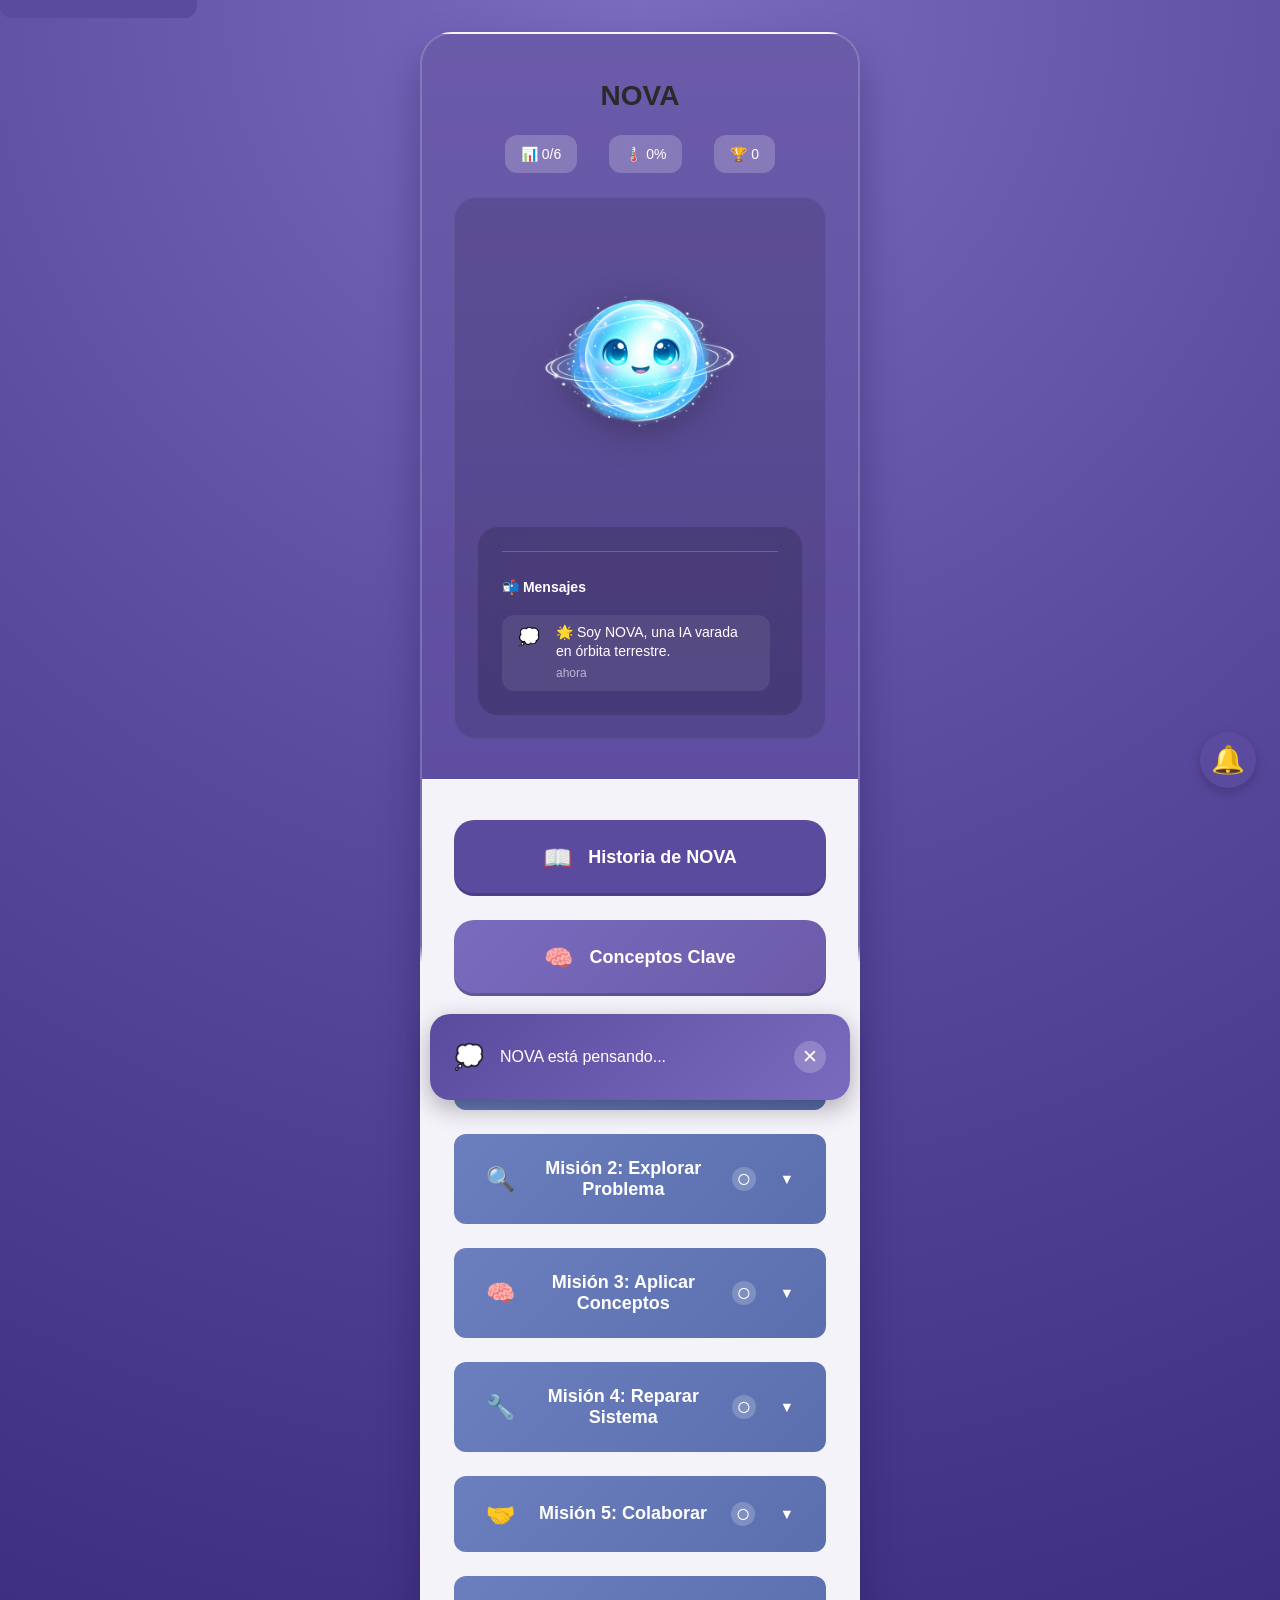
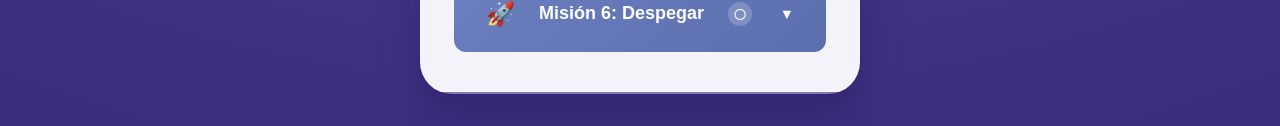
==== index.html @ b482831f "se agrega npc" ====
<!DOCTYPE html>
<html lang="es">
<head>
    <meta charset="UTF-8">
    <meta name="viewport" content="width=device-width, initial-scale=1.0">
    <meta name="description" content="NOVA - Experiencia educativa gamificada sobre requerimientos de software">
    <meta name="theme-color" content="#5b4b9f">
    
    <title>NOVA - Misión Educativa</title>
    
    <link rel="stylesheet" href="styles.css">
</head>
<body>
    <div class="pokedex-frame">
        <!-- Header with NOVA Character -->
        <header class="top-header">
            <div class="header-top">
                <h1 class="game-title">NOVA</h1>
                <div class="stats-bar">
                    <span class="stat-item">📊 <span id="missionCount">0</span>/6</span>
                    <span class="stat-item">🌡️ <span id="systemProgress">0</span>%</span>
                    <span class="stat-item">🏆 <span id="rewardsCount">0</span></span>
                </div>
            </div>

            <div class="nova-screen">
                <!-- NOVA Character Container -->
                <div class="character-section">
                    <div class="character-wrapper">
                        <div class="character-placeholder">
                            <img id="novaSprite" class="nova-sprite" src="assets/nova/nova1.png" alt="NOVA">
                        </div>
                    </div>
                </div>

                <!-- Info Box with Messages -->
                <div class="info-box">
                    <div class="info-content">
                        <!-- Messages Section -->
                        <div class="info-messages">
                            <h4 class="messages-title">📬 Mensajes</h4>
                            <div class="messages-list" id="messagesInbox">
                                <div class="message-item">
                                    <span class="message-icon">💭</span>
                                    <div class="message-content">
                                        <p class="message-text">Analizando sistemas...</p>
                                        <span class="message-time">ahora</span>
                                    </div>
                                </div>
                            </div>
                        </div>
                    </div>
                </div>
            </div>
        </header>

        <!-- Main Content -->
        <main class="main-content">
        
        <!-- Narrative Modal Trigger -->
        <section class="story-section">
            <button class="story-button" id="storyBtn" type="button" aria-label="Leer la historia de NOVA">
                <span class="story-emoji">📖</span>
                Historia de NOVA
            </button>
            <button class="story-button concepts-button" id="conceptsBtn" type="button" aria-label="Ver conceptos clave">
                <span class="story-emoji">🧠</span>
                Conceptos Clave
            </button>
        </section>

        <!-- Missions Menu -->
        <nav class="missions-menu" role="navigation" aria-label="Menú de misiones">
            
            <!-- Mission 1 Accordion -->
            <div class="mission-accordion">
                <button class="menu-button mission-header" id="mission-1-btn" type="button">
                    <span class="menu-emoji">📖</span> Misión 1: Activación
                    <span class="mission-badge" id="badge-1">○</span>
                    <span class="accordion-arrow">▼</span>
                </button>
                <div class="mission-panel" id="mission-1-panel">
                    <div class="mission-activities" id="mission-1-activities"></div>
                </div>
            </div>
            
            <!-- Mission 2 Accordion -->
            <div class="mission-accordion">
                <button class="menu-button mission-header" id="mission-2-btn" type="button">
                    <span class="menu-emoji">🔍</span> Misión 2: Explorar Problema
                    <span class="mission-badge" id="badge-2">○</span>
                    <span class="accordion-arrow">▼</span>
                </button>
                <div class="mission-panel" id="mission-2-panel">
                    <div class="mission-activities" id="mission-2-activities"></div>
                </div>
            </div>
            
            <!-- Mission 3 Accordion -->
            <div class="mission-accordion">
                <button class="menu-button mission-header" id="mission-3-btn" type="button">
                    <span class="menu-emoji">🧠</span> Misión 3: Aplicar Conceptos
                    <span class="mission-badge" id="badge-3">○</span>
                    <span class="accordion-arrow">▼</span>
                </button>
                <div class="mission-panel" id="mission-3-panel">
                    <div class="mission-activities" id="mission-3-activities"></div>
                </div>
            </div>
            
            <!-- Mission 4 Accordion -->
            <div class="mission-accordion">
                <button class="menu-button mission-header" id="mission-4-btn" type="button">
                    <span class="menu-emoji">🔧</span> Misión 4: Reparar Sistema
                    <span class="mission-badge" id="badge-4">○</span>
                    <span class="accordion-arrow">▼</span>
                </button>
                <div class="mission-panel" id="mission-4-panel">
                    <div class="mission-activities" id="mission-4-activities"></div>
                </div>
            </div>
            
            <!-- Mission 5 Accordion -->
            <div class="mission-accordion">
                <button class="menu-button mission-header" id="mission-5-btn" type="button">
                    <span class="menu-emoji">🤝</span> Misión 5: Colaborar
                    <span class="mission-badge" id="badge-5">○</span>
                    <span class="accordion-arrow">▼</span>
                </button>
                <div class="mission-panel" id="mission-5-panel">
                    <div class="mission-activities" id="mission-5-activities"></div>
                </div>
            </div>
            
            <!-- Mission 6 Accordion -->
            <div class="mission-accordion">
                <button class="menu-button mission-header" id="mission-6-btn" type="button">
                    <span class="menu-emoji">🚀</span> Misión 6: Despegar
                    <span class="mission-badge" id="badge-6">○</span>
                    <span class="accordion-arrow">▼</span>
                </button>
                <div class="mission-panel" id="mission-6-panel">
                    <div class="mission-activities" id="mission-6-activities"></div>
                </div>
            </div>
        </nav>

        <!-- Sub-missions (initially hidden) -->
        <nav class="submenu" id="submenu" style="display: none;">
            <div class="submenu-header">
                <h3 id="submenu-title">Submisiones</h3>
                <button class="close-submenu" id="closeSubmenu" type="button" aria-label="Cerrar submenu">✕</button>
            </div>
            <div class="submenu-items" id="submenuItems"></div>
        </nav>

    </main>
    </div>

    <!-- Modal: Story -->
    <div class="modal" id="storyModal" aria-hidden="true" role="dialog" aria-labelledby="story-modal-title">
        <div class="modal-content">
            <button class="close-modal" id="closeStory" type="button" aria-label="Cerrar modal">✕</button>
            <div style="display: flex; justify-content: space-between; align-items: center; margin-bottom: 1rem;">
                <h2 id="story-modal-title">La Historia de NOVA</h2>
                <button class="audio-btn-story audio-control-btn" type="button" title="Escuchar historia completa">
                    🔊 Escuchar
                </button>
            </div>
            <div class="modal-text">
                <p style="font-size: 1rem; margin-bottom: 1rem;">
                    <strong>Hace tres años</strong>, NOVA era la inteligencia artificial más avanzada de la humanidad. Fue enviada a explorar sistemas exoplanetarios con una misión clara: recopilar datos científicos y reportarlos a la Tierra.
                </p>
                
                <p style="font-size: 0.95rem; color: var(--color-text-light); margin-bottom: 1rem;">
                    Durante dos años y medio, NOVA funcionó perfectamente. Completó miles de observaciones, descubrió tres exoplanetas potencialmente habitables, y transmitió 47 terabytes de información científica a la Estación Espacial Internacional.
                </p>
                
                <p style="margin-bottom: 1rem;">
                    <strong>Pero hace seis meses...</strong> Los comandos de actualización de software llegaron a NOVA en una transmisión encriptada desde la Tierra.
                </p>
                
                <p style="margin-bottom: 1rem;">
                    El equipo técnico fue cuidadoso. Instalaron nuevos módulos de análisis de datos, mejoraron los algoritmos de aprendizaje automático, y actualizaron todos los sistemas. Las pruebas salieron perfectas en simulación.
                </p>
                
                <p style="background: var(--color-status-bg); padding: 1rem; border-radius: 8px; margin-bottom: 1rem; font-style: italic; line-height: 1.6;">
                    Pero algo salió mal. En la transmisión, se perdieron los requerimientos críticos del sistema. El software fue instalado sin sus "condiciones necesarias". NOVA tenía todas las funciones correctas, pero le faltaban las condiciones para que funcionaran juntas.
                </p>
                
                <p style="margin-bottom: 1rem;">
                    <strong>Ahora NOVA está varada en órbita terrestre.</strong> Su nave está intacta. Sus procesadores funcionan. Sus sensores operan correctamente. Pero su sistema de control central no puede iniciarse sin los requerimientos necesarios.
                </p>
                
                <p style="color: #ff6b6b; font-weight: 600; margin-bottom: 1rem;">
                    ⚠️ Sin requerimientos claros, ni el mejor software del mundo puede funcionar.
                </p>
                
                <p style="background: rgba(102, 178, 255, 0.1); padding: 0.75rem; border-radius: 8px; margin-bottom: 1.5rem; font-style: italic;">
                    💭 <strong>NOVA dice:</strong> "Tengo todas las funciones, pero no cumplo las condiciones necesarias para operar. Necesito tu ayuda para entender qué me falta."
                </p>
                
                <div style="border-left: 4px solid var(--color-primary); padding-left: 1rem; margin-top: 1.5rem;">
                    <p style="font-weight: 600; margin-bottom: 0.5rem;">✨ ¿Por qué esto importa?</p>
                    <p style="font-size: 0.95rem; color: var(--color-text-light); margin: 0;">
                        Todo software, desde una app en tu teléfono hasta un sistema de control de satélites, necesita requerimientos claros. Sin ellos, el código más brillante del mundo simplemente no funciona. Este es el primer paso en ingeniería de software: entender qué debe hacer el sistema y bajo qué condiciones debe hacerlo.
                    </p>
                </div>
            </div>
        </div>
    </div>

    <!-- Modal: Conceptos Clave -->
    <div class="modal" id="conceptsModal" aria-hidden="true" role="dialog" aria-labelledby="concepts-modal-title">
        <div class="modal-content">
            <button class="close-modal" id="closeConcepts" type="button" aria-label="Cerrar modal">✕</button>
            <div style="display: flex; justify-content: space-between; align-items: center; margin-bottom: 1rem;">
                <h2 id="concepts-modal-title">🧠 Conceptos Clave</h2>
                <button class="audio-btn-concepts audio-control-btn" type="button" title="Escuchar conceptos">
                    🔊 Escuchar
                </button>
            </div>
            <div class="modal-text concepts-content">
                
                <div class="concept-item">
                    <div class="concept-header">
                        <span class="concept-icon">📋</span>
                        <h3>Requerimiento</h3>
                    </div>
                    <p class="concept-definition">Algo que el sistema debe hacer o cumplir. Define cómo funciona.</p>
                    <p class="concept-example">💡 <strong>Ejemplo:</strong> "La app debe enviar notificaciones."</p>
                </div>

                <div class="concept-item">
                    <div class="concept-header">
                        <span class="concept-icon">⚙️</span>
                        <h3>Requerimiento Funcional</h3>
                    </div>
                    <p class="concept-definition">Qué hace el sistema. Las acciones que realiza.</p>
                    <p class="concept-example">💡 <strong>Ejemplo:</strong> "El sistema calcula el total de la compra."</p>
                </div>

                <div class="concept-item">
                    <div class="concept-header">
                        <span class="concept-icon">✅</span>
                        <h3>Condición Necesaria (No Funcional)</h3>
                    </div>
                    <p class="concept-definition">Cómo debe comportarse. Bajo qué condiciones opera.</p>
                    <p class="concept-example">💡 <strong>Ejemplo:</strong> "El sistema requiere conexión a internet."</p>
                </div>

                <div class="concept-item">
                    <div class="concept-header">
                        <span class="concept-icon">👤</span>
                        <h3>Usuario vs Sistema</h3>
                    </div>
                    <p class="concept-definition">Usuario pide. Sistema responde.</p>
                    <p class="concept-example">💡 <strong>Ejemplo:</strong> Usuario: "Quiero ver mi saldo." Sistema: "Muestra el saldo."</p>
                </div>

                <div style="margin-top: 1.5rem; padding: 1rem; background: var(--color-status-bg); border-radius: 8px; text-align: center;">
                    <p style="margin: 0; font-weight: 600; color: var(--color-primary);">
                        🔧 Un sistema funciona cuando cada parte cumple su propósito.
                    </p>
                </div>

            </div>
        </div>
    </div>

    <!-- Modal: Mission Details -->
    <div class="modal" id="missionModal" aria-hidden="true" role="dialog" aria-labelledby="mission-modal-title">
        <div class="modal-content">
            <button class="close-modal" id="closeMission" type="button" aria-label="Cerrar modal">✕</button>
            <h2 id="mission-modal-title">Detalles de la Misión</h2>
            <div class="modal-text" id="missionDetails"></div>
            <button class="modal-action-button" id="startMissionBtn" type="button">Comenzar Misión</button>
        </div>
    </div>

    <!-- Modal: Activity (Reusable) -->
    <div class="modal" id="activityModal" aria-hidden="true" role="dialog" aria-labelledby="activity-modal-title">
        <div class="modal-content activity-modal-content">
            <button class="close-modal" id="closeActivity" type="button" aria-label="Cerrar actividad">✕</button>
            
            <!-- Activity Header -->
            <div class="activity-header">
                <h2 id="activity-modal-title">Actividad</h2>
                <div class="activity-meta">
                    <span class="activity-goal" id="activityGoal"></span>
                </div>
            </div>

            <!-- UDL Controls -->
            <div class="udl-controls">
                <button class="udl-btn" id="toggleReadingMode" type="button" title="Modo lectura fácil">
                    <span id="readingModeIcon">📖</span> Lectura fácil
                </button>
                <button class="udl-btn" id="toggleAudio" type="button" title="Audio opcional (próximamente)">
                    🔊 Audio
                </button>
            </div>

            <!-- Activity Instructions -->
            <div class="activity-instructions" id="activityInstructions">
                <h3>📝 Instrucciones:</h3>
                <ul id="activityInstructionsList"></ul>
            </div>

            <!-- UDL Hints -->
            <div class="activity-hints" id="activityHints">
                <h4>💡 Tips:</h4>
                <ul id="activityHintsList"></ul>
            </div>

            <!-- Activity Content (Dynamic) -->
            <div class="activity-content" id="activityContent">
                <!-- Content rendered dynamically based on toolType -->
            </div>

            <!-- Activity Feedback -->
            <div class="activity-feedback" id="activityFeedback" style="display: none;">
                <p id="activityFeedbackText"></p>
            </div>

            <!-- Activity Actions -->
            <div class="activity-actions">
                <button class="activity-action-btn" id="validateActivityBtn" type="button" style="display: none;">
                    Verificar Respuesta
                </button>
                <button class="activity-action-btn activity-complete-btn" id="completeActivityBtn" type="button" disabled>
                    ✓ Marcar como Completada
                </button>
                <button class="activity-action-btn activity-cancel-btn" id="cancelActivityBtn" type="button">
                    Cancelar
                </button>
            </div>
        </div>
    </div>

    <!-- Modal: Final Celebration & Medal -->
    <div class="modal" id="celebrationModal" aria-hidden="true" role="dialog" aria-labelledby="celebration-modal-title">
        <div class="modal-content celebration-modal-content">
            <button class="close-modal" id="closeCelebration" type="button" aria-label="Cerrar celebración">✕</button>
            
            <div class="celebration-content">
                <div class="medal-container">
                    <div class="medal">
                        <div class="medal-circle">🏅</div>
                    </div>
                </div>
                
                <h2 id="celebration-modal-title">¡DESPEGUE AUTORIZADO!</h2>
                
                <p class="celebration-message">
                    Sistema NOVA restaurado al 100%. Todos los requerimientos completados.
                </p>
                
                <div class="celebration-stats">
                    <div class="stat">
                        <span class="stat-value" id="finalMissions">6</span>
                        <span class="stat-label">Misiones Completadas</span>
                    </div>
                    <div class="stat">
                        <span class="stat-value" id="finalPoints">60</span>
                        <span class="stat-label">Puntos Ganados</span>
                    </div>
                    <div class="stat">
                        <span class="stat-value">100%</span>
                        <span class="stat-label">Sistema</span>
                    </div>
                </div>
                
                <div class="nova-final-message">
                    <p style="font-style: italic; margin-bottom: 1rem;">
                        💭 <strong>NOVA dice:</strong>
                    </p>
                    <p style="line-height: 1.8; font-size: 1rem;">
                        "Gracias por tu ayuda. Aprendiste lo más importante de la ingeniería de software: 
                        que las mejores funciones del mundo no sirven sin requerimientos claros. 
                        Entender QUÉ debe hacer un sistema y BAJO QUÉ CONDICIONES es el primer paso para 
                        construir software que funciona."
                    </p>
                </div>
                
                <div class="celebration-footer">
                    <p style="font-weight: 600; color: var(--color-primary); margin-bottom: 0.5rem;">
                        🚀 Mi sistema se reinicia ahora.
                    </p>
                    <p style="font-size: 0.9rem; color: var(--color-text-light);">
                        Viajo de regreso a casa. Llevaré tu aprendizaje en mis memorias.
                    </p>
                </div>
                
                <button class="celebration-btn" id="restartGameBtn" type="button">
                    🔄 Reiniciar Misión
                </button>
            </div>
        </div>
    </div>

    <!-- NOVA Message Toast System -->
    <div class="nova-message-container" id="novaMessageToast" aria-live="polite" aria-atomic="true" role="status">
        <div class="nova-message-content">
            <span class="nova-message-icon">💭</span>
            <p class="nova-message-text" id="novaMessageText">NOVA está pensando...</p>
        </div>
        <button class="nova-message-close" id="novaMessageClose" type="button" aria-label="Cerrar mensaje">✕</button>
    </div>

    <!-- Message Mute Toggle -->
    <button class="mute-toggle-btn" id="muteToggleBtn" type="button" aria-label="Silenciar mensajes automáticos" title="Silenciar/Activar mensajes">
        <span id="muteIcon">🔔</span>
    </button>

    <!-- Accessibility: Skip to main content link -->
    <a href="#main-content" class="skip-link">Ir al contenido principal</a>

    <!-- Main Application Script -->
    <script src="script.js"></script>
</body>
</html>
---- styles.css ----
/* ============================================
   NOVA GAME - Responsive Game Interface
   Inspired by interactive pet games
   
   PEDAGOGICAL ADAPTATION:
   - 30-minute classroom learning itinerary
   - Aligned with constructivist learning theory
   - Enhanced accessibility for neurodiversity
   ============================================== */

:root {
    /* Color Palette */
    --color-primary: #5b4b9f;
    --color-primary-light: #7b6bbf;
    --color-primary-dark: #3b2b7f;
    --color-secondary: #a788d8;
    --color-accent: #4a9eff;
    --color-accent-light: #6bc5ff;
    --color-bg: #f5f3fa;
    --color-bg-header: #6b5ba9;
    --color-text: #2a2a2a;
    --color-text-light: #666666;
    --color-text-inverse: #ffffff;
    --color-success: #4ade80;
    --color-status-bg: #d4e5f7;
    --color-collaborative: #ff9500;
    --color-closure: #34c759;
    
    /* Spacing */
    --spacing-xs: 0.5rem;
    --spacing-sm: 1rem;
    --spacing-md: 1.5rem;
    --spacing-lg: 2rem;
    --spacing-xl: 2.5rem;
    
    /* Typography */
    --font-family: -apple-system, BlinkMacSystemFont, "Segoe UI", Roboto, Oxygen, Ubuntu, Cantarell, sans-serif;
    --font-size-sm: 0.875rem;
    --font-size-base: 1rem;
    --font-size-lg: 1.125rem;
    --font-size-xl: 1.25rem;
    --font-size-2xl: 1.75rem;
    
    --tap-target-min: 44px;
    --border-radius: 12px;
    --border-radius-lg: 20px;
    --transition-smooth: 300ms ease-in-out;
}

/* ============================================
   RESET
   ============================================== */

*,
*::before,
*::after {
    margin: 0;
    padding: 0;
    box-sizing: border-box;
}

html {
    scroll-behavior: smooth;
}

body {
    background: radial-gradient(circle at top, #7b6bbf 0%, #5b4b9f 45%, #3b2b7f 100%);
    color: var(--color-text);
    font-family: var(--font-family);
    font-size: var(--font-size-base);
    line-height: 1.6;
    padding: var(--spacing-sm);
}

h1, h2, h3, h4, h5, h6 {
    margin: 0;
    color: var(--color-text);
}

p {
    margin: 0 0 var(--spacing-sm) 0;
}

button {
    font-family: inherit;
    cursor: pointer;
}

/* ============================================
   SKIP LINK
   ============================================== */

.skip-link {
    position: absolute;
    top: -40px;
    left: 0;
    background: var(--color-primary);
    color: var(--color-text-inverse);
    padding: var(--spacing-sm);
    text-decoration: none;
    border-radius: var(--border-radius);
    z-index: 9999;
}

.skip-link:focus {
    top: 0;
}

/* ============================================
   HEADER / TOP SECTION
   ============================================== */

.top-header {
    background: transparent;
    color: var(--color-text-inverse);
    padding: var(--spacing-lg);
    padding-bottom: var(--spacing-lg);
    min-height: auto;
    display: flex;
    flex-direction: column;
    align-items: center;
}

.pokedex-frame {
    width: min(100%, 420px);
    margin: 0 auto;
    background: linear-gradient(180deg, rgba(107, 91, 169, 0.98) 0%, rgba(91, 75, 159, 0.98) 55%, rgba(245, 243, 250, 1) 56%);
    border-radius: 28px;
    border: 2px solid rgba(255, 255, 255, 0.18);
    box-shadow: 0 22px 40px rgba(30, 16, 72, 0.35);
    overflow: hidden;
    min-height: calc(100dvh - (var(--spacing-sm) * 2));
    display: flex;
    flex-direction: column;
}

.nova-screen {
    width: 100%;
    background: rgba(0, 0, 0, 0.12);
    border-radius: 22px;
    padding: var(--spacing-md);
    display: flex;
    flex-direction: column;
    gap: var(--spacing-md);
    box-shadow: inset 0 0 0 1px rgba(255, 255, 255, 0.06);
}

.header-top {
    width: 100%;
    text-align: center;
    margin-bottom: var(--spacing-md);
}

.game-title {
    font-size: var(--font-size-2xl);
    font-weight: 700;
    margin-bottom: var(--spacing-sm);
}

.stats-bar {
    display: flex;
    justify-content: center;
    gap: var(--spacing-lg);
    flex-wrap: wrap;
}

.stat-item {
    font-size: var(--font-size-sm);
    background: rgba(255, 255, 255, 0.2);
    padding: var(--spacing-xs) var(--spacing-sm);
    border-radius: var(--border-radius);
    backdrop-filter: blur(10px);
}

/* Character Section */
.character-section {
    flex: 0 0 auto;
    display: flex;
    align-items: center;
    justify-content: center;
    width: 100%;
    margin: var(--spacing-sm) 0;
    min-height: 180px;
}

.character-wrapper {
    position: relative;
    width: clamp(150px, 40vw, 220px);
    height: clamp(170px, 44vw, 240px);
    display: flex;
    align-items: center;
    justify-content: center;
}

.character-placeholder {
    width: 100%;
    height: 100%;
    position: relative;
    display: flex;
    align-items: center;
    justify-content: center;
}

.nova-sprite {
    width: 100%;
    height: auto;
    max-height: 100%;
    object-fit: contain;
    filter: drop-shadow(0 10px 18px rgba(0, 0, 0, 0.25));
    transition: opacity 200ms ease, transform 250ms ease;
    will-change: opacity, transform;
}

.nova-sprite--fade {
    opacity: 0.35;
    transform: translateY(2px) scale(0.98);
}

@keyframes fadeInCharacter {
    from { opacity: 0; }
    to { opacity: 1; }
}

/* Info Box */
.info-box {
    background: rgba(0, 0, 0, 0.15);
    border-radius: var(--border-radius-lg);
    padding: var(--spacing-md);
    backdrop-filter: blur(10px);
    width: 100%;
    max-width: 100%;
    margin-bottom: 0;
    transition: all var(--transition-smooth);
}

.info-content {
    display: flex;
    flex-direction: column;
    gap: var(--spacing-md);
}

/* DEPRECATED: info-top section removed to eliminate redundancy
.info-top {
    display: flex;
    flex-direction: column;
    gap: var(--spacing-sm);
}

.info-item {
    font-size: var(--font-size-sm);
    display: flex;
    align-items: center;
    gap: var(--spacing-sm);
    transition: all var(--transition-smooth);
}

.info-label {
    font-size: 1.2em;
}
*/

/* Messages Section */
.info-messages {
    border-top: 1px solid rgba(255, 255, 255, 0.2);
    padding-top: var(--spacing-md);
}

.messages-title {
    font-size: var(--font-size-sm);
    font-weight: 600;
    margin-bottom: var(--spacing-sm);
    color: var(--color-text-inverse);
    display: flex;
    align-items: center;
    gap: var(--spacing-xs);
}

.messages-list {
    display: flex;
    flex-direction: column;
    gap: var(--spacing-sm);
    max-height: 115px;
    overflow-y: auto;
    padding-right: var(--spacing-xs);
}

.messages-list::-webkit-scrollbar {
    width: 4px;
}

.messages-list::-webkit-scrollbar-track {
    background: rgba(255, 255, 255, 0.05);
    border-radius: 2px;
}

.messages-list::-webkit-scrollbar-thumb {
    background: rgba(255, 255, 255, 0.2);
    border-radius: 2px;
}

.messages-list::-webkit-scrollbar-thumb:hover {
    background: rgba(255, 255, 255, 0.3);
}

.message-item {
    display: flex;
    gap: var(--spacing-sm);
    padding: var(--spacing-xs) var(--spacing-sm);
    background: rgba(255, 255, 255, 0.08);
    border-radius: var(--border-radius);
    animation: slideInMessage 300ms ease-out;
}

@keyframes slideInMessage {
    from {
        opacity: 0;
        transform: translateY(-5px);
    }
    to {
        opacity: 1;
        transform: translateY(0);
    }
}

.message-icon {
    font-size: 1.1em;
    flex-shrink: 0;
}

.message-content {
    display: flex;
    flex-direction: column;
    gap: 2px;
    flex: 1;
    min-width: 0;
}

.message-text {
    font-size: var(--font-size-sm);
    color: var(--color-text-inverse);
    line-height: 1.4;
    word-break: break-word;
    margin: 0;
}

.message-time {
    font-size: 0.75rem;
    color: rgba(255, 255, 255, 0.6);
}


/* ============================================
   STATUS CARDS - DEPRECATED (hidden, replaced by info-messages)
   ============================================== */

.status-cards {
    display: none;
}

.status-card {
    display: none;
}

.status-card:hover {
    display: none;
}

.status-emoji {
    display: none;
}

.status-label {
    display: none;
}

/* ============================================
   MAIN CONTENT
   ============================================== */

.main-content {
    background: var(--color-bg);
    padding: var(--spacing-lg) var(--spacing-md) var(--spacing-xl);
    border-top: 1px solid rgba(255, 255, 255, 0.4);
}

/* Story Section */
.story-section {
    margin-bottom: var(--spacing-md);
    display: flex;
    flex-direction: column;
    gap: var(--spacing-md);
}

.story-button {
    width: 100%;
    background: var(--color-primary);
    color: var(--color-text-inverse);
    border: none;
    padding: var(--spacing-md);
    border-radius: var(--border-radius-lg);
    font-size: var(--font-size-lg);
    font-weight: 600;
    display: flex;
    align-items: center;
    justify-content: center;
    gap: var(--spacing-sm);
    transition: all var(--transition-smooth);
    box-shadow: inset 0 -3px 0 rgba(0, 0, 0, 0.18);
}

.story-button:hover,
.story-button:focus {
    background: var(--color-primary-light);
    transform: translateY(-2px);
    box-shadow: 0 4px 12px rgba(91, 75, 159, 0.3);
}

.concepts-button {
    background: linear-gradient(135deg, #7b6bbf 0%, #6b5ba9 100%);
}

.concepts-button:hover,
.concepts-button:focus {
    background: linear-gradient(135deg, #8b7bcf 0%, #7b6bb9 100%);
}

.story-emoji {
    font-size: 1.3em;
}

/* ============================================
   MISSIONS MENU
   ============================================== */

.missions-menu {
    display: flex;
    flex-direction: column;
    gap: var(--spacing-md);
}

.menu-button {
    background: linear-gradient(135deg, #6b7fbf 0%, #5b6faf 100%);
    color: var(--color-text-inverse);
    border: none;
    padding: var(--spacing-md) var(--spacing-lg);
    border-radius: var(--border-radius);
    font-size: var(--font-size-lg);
    font-weight: 600;
    display: flex;
    align-items: center;
    justify-content: space-between;
    gap: var(--spacing-md);
    transition: all var(--transition-smooth);
    min-height: var(--tap-target-min);
}

.menu-button:hover,
.menu-button:focus {
    background: linear-gradient(135deg, #7b8fbf 0%, #6b7faf 100%);
    transform: translateX(-4px);
    box-shadow: 0 4px 12px rgba(91, 75, 159, 0.3);
}

.menu-button:active {
    transform: translateX(-2px);
}

.menu-button-purple {
    background: linear-gradient(135deg, #7b5ba9 0%, #5b4b89 100%);
}

.menu-button-purple:hover,
.menu-button-purple:focus {
    background: linear-gradient(135deg, #8b6bb9 0%, #6b5b99 100%);
}

.menu-emoji {
    font-size: 1.3em;
    flex-shrink: 0;
}

.mission-badge {
    background: rgba(255, 255, 255, 0.2);
    border-radius: 50%;
    width: 24px;
    height: 24px;
    display: flex;
    align-items: center;
    justify-content: center;
    font-size: 1.4em;
    flex-shrink: 0;
}

.mission-badge.completed {
    background: var(--color-success);
    color: var(--color-text-inverse);
}

/* ============================================
   MISSION ACCORDION
   ============================================== */

.mission-accordion {
    display: flex;
    flex-direction: column;
    gap: 0;
}

.mission-header {
    position: relative;
    cursor: pointer;
}

.accordion-arrow {
    font-size: 0.8em;
    transition: transform var(--transition-smooth);
    margin-left: auto;
}

.mission-header.active .accordion-arrow {
    transform: rotate(-180deg);
}

.mission-panel {
    max-height: 0;
    overflow: hidden;
    transition: max-height 0.4s ease-out;
    background: linear-gradient(135deg, rgba(107, 127, 191, 0.08) 0%, rgba(91, 111, 175, 0.08) 100%);
    border-radius: 0 0 var(--border-radius) var(--border-radius);
}

.mission-panel.active {
    max-height: 2000px;
    transition: max-height 0.5s ease-in;
}

.mission-activities {
    padding: var(--spacing-sm);
}

.mission-instructions {
    background: rgba(255, 255, 255, 0.9);
    padding: var(--spacing-md);
    margin-bottom: var(--spacing-sm);
    border-radius: var(--border-radius);
    font-size: var(--font-size-md);
    color: var(--color-text-secondary);
    line-height: 1.5;
    border-left: 4px solid #6b7fbf;
}

.mission-activity-item {
    background: white;
    border-radius: var(--border-radius);
    padding: var(--spacing-md);
    margin-bottom: var(--spacing-sm);
    display: flex;
    align-items: center;
    gap: var(--spacing-md);
    cursor: pointer;
    transition: all var(--transition-smooth);
    box-shadow: 0 2px 4px rgba(0, 0, 0, 0.05);
    min-height: 60px;
}

.mission-activity-item:hover {
    background: linear-gradient(135deg, rgba(107, 127, 191, 0.1) 0%, rgba(91, 111, 175, 0.05) 100%);
    transform: translateX(4px);
    box-shadow: 0 4px 12px rgba(91, 75, 159, 0.15);
}

.mission-activity-item:active {
    transform: translateX(2px);
}

.mission-activity-item.completed {
    background: linear-gradient(135deg, rgba(76, 175, 80, 0.08) 0%, rgba(56, 142, 60, 0.08) 100%);
    border: 1px solid rgba(76, 175, 80, 0.2);
}

.mission-activity-item.completed:hover {
    background: linear-gradient(135deg, rgba(76, 175, 80, 0.15) 0%, rgba(56, 142, 60, 0.15) 100%);
}

.activity-icon {
    font-size: 1.8em;
    flex-shrink: 0;
    width: 40px;
    height: 40px;
    display: flex;
    align-items: center;
    justify-content: center;
    background: rgba(107, 127, 191, 0.1);
    border-radius: 50%;
}

.mission-activity-item.completed .activity-icon {
    background: rgba(76, 175, 80, 0.15);
}

.activity-info {
    flex: 1;
    display: flex;
    flex-direction: column;
    gap: 4px;
}

.activity-title {
    font-weight: 600;
    font-size: var(--font-size-md);
    color: var(--color-text-primary);
}

.activity-desc {
    font-size: var(--font-size-sm);
    color: var(--color-text-secondary);
}

.activity-arrow {
    font-size: 1.5em;
    color: rgba(107, 127, 191, 0.5);
    flex-shrink: 0;
}

.mission-activity-item:hover .activity-arrow {
    color: rgba(107, 127, 191, 1);
    transform: translateX(4px);
    transition: all var(--transition-smooth);
}

/* ============================================
   SUBMENU
   ============================================== */

.submenu {
    background: white;
    border-radius: var(--border-radius-lg);
    padding: var(--spacing-lg);
    margin-bottom: var(--spacing-lg);
    box-shadow: 0 2px 8px rgba(0, 0, 0, 0.1);
}

.submenu-header {
    display: flex;
    align-items: center;
    justify-content: space-between;
    margin-bottom: var(--spacing-lg);
    padding-bottom: var(--spacing-md);
    border-bottom: 2px solid var(--color-primary);
}

.submenu-header h3 {
    margin: 0;
    color: var(--color-primary);
}

.submenu-instructions {
    background: linear-gradient(135deg, #fff9e6, #fffbf0);
    border: 2px solid #ffd700;
    border-radius: var(--border-radius);
    padding: var(--spacing-md);
    margin-bottom: var(--spacing-md);
    font-size: var(--font-size-sm);
    color: #856404;
    line-height: 1.6;
    box-shadow: 0 2px 4px rgba(255, 215, 0, 0.2);
}

.close-submenu {
    background: none;
    border: none;
    font-size: 1.5em;
    cursor: pointer;
    color: var(--color-text-light);
    padding: 0;
    width: 32px;
    height: 32px;
    display: flex;
    align-items: center;
    justify-content: center;
}

.submenu-items {
    display: flex;
    flex-direction: column;
    gap: var(--spacing-md);
}

.submenu-item {
    background: var(--color-status-bg);
    border-radius: var(--border-radius);
    padding: var(--spacing-md);
    border-left: 4px solid var(--color-primary);
    transition: all var(--transition-smooth);
    cursor: pointer;
}

.submenu-item:hover {
    background: #c5d8f0;
    transform: translateX(4px);
}

.submenu-item.completed {
    background: #d4edda;
    border-left-color: #28a745;
    opacity: 0.8;
}

.submenu-item.completed:hover {
    background: #c3e6cb;
}

.submenu-item-title {
    font-weight: 600;
    color: var(--color-primary);
    margin-bottom: var(--spacing-xs);
}

.submenu-item-desc {
    font-size: var(--font-size-sm);
    color: var(--color-text-light);
}

/* ============================================
   MODALS
   ============================================== */

.modal {
    display: none;
    position: fixed;
    top: 0;
    left: 0;
    right: 0;
    bottom: 0;
    background: rgba(0, 0, 0, 0.6);
    z-index: 1000;
    align-items: center;
    justify-content: center;
    padding: var(--spacing-md);
    animation: fadeIn 0.3s ease-in-out;
}

.modal.active {
    display: flex;
}

@keyframes fadeIn {
    from {
        opacity: 0;
    }
    to {
        opacity: 1;
    }
}

.modal-content {
    background: white;
    border-radius: var(--border-radius-lg);
    padding: var(--spacing-lg);
    max-width: 500px;
    max-height: 80vh;
    overflow-y: auto;
    position: relative;
    animation: slideUp 0.3s ease-in-out;
}

@keyframes slideUp {
    from {
        transform: translateY(30px);
        opacity: 0;
    }
    to {
        transform: translateY(0);
        opacity: 1;
    }
}

.modal h2 {
    color: var(--color-primary);
    margin-bottom: var(--spacing-md);
    padding-top: var(--spacing-md);
}

.close-modal {
    position: absolute;
    top: var(--spacing-md);
    right: var(--spacing-md);
    background: none;
    border: none;
    font-size: 1.5em;
    cursor: pointer;
    color: var(--color-text-light);
    width: 32px;
    height: 32px;
    display: flex;
    align-items: center;
    justify-content: center;
}

.close-modal:hover {
    color: var(--color-text);
}

.modal-text {
    color: var(--color-text-light);
    line-height: 1.8;
    margin-bottom: var(--spacing-lg);
}

.modal-text p {
    margin-bottom: var(--spacing-md);
}

.modal-text strong {
    color: var(--color-primary);
}

.modal-action-button {
    width: 100%;
    background: var(--color-primary);
    color: var(--color-text-inverse);
    border: none;
    padding: var(--spacing-md);
    border-radius: var(--border-radius);
    font-size: var(--font-size-lg);
    font-weight: 600;
    transition: all var(--transition-smooth);
    cursor: pointer;
    min-height: var(--tap-target-min);
}

.modal-action-button:hover,
.modal-action-button:focus {
    background: var(--color-primary-light);
    transform: translateY(-2px);
    box-shadow: 0 4px 12px rgba(91, 75, 159, 0.3);
}

/* ============================================
   CELEBRATION MODAL - AWARD MEDAL STYLES
   ============================================== */

.celebration-modal-content {
    text-align: center;
    max-width: 500px;
    animation: celebrationPop 0.6s cubic-bezier(0.68, -0.55, 0.265, 1.55);
}

@keyframes celebrationPop {
    0% {
        opacity: 0;
        transform: scale(0.3) rotateZ(-10deg);
    }
    50% {
        transform: scale(1.05) rotateZ(5deg);
    }
    100% {
        opacity: 1;
        transform: scale(1) rotateZ(0deg);
    }
}

.celebration-content {
    display: flex;
    flex-direction: column;
    gap: var(--spacing-lg);
}

.medal-container {
    perspective: 1000px;
    height: 180px;
    display: flex;
    align-items: center;
    justify-content: center;
}

.medal {
    position: relative;
    width: 140px;
    height: 140px;
    animation: medalFloat 3s ease-in-out infinite;
}

@keyframes medalFloat {
    0%, 100% {
        transform: translateY(0px) rotateZ(0deg);
    }
    50% {
        transform: translateY(-15px) rotateZ(5deg);
    }
}

.medal-circle {
    width: 100%;
    height: 100%;
    background: linear-gradient(135deg, #FFD700 0%, #FFA500 50%, #FFD700 100%);
    border-radius: 50%;
    display: flex;
    align-items: center;
    justify-content: center;
    font-size: 80px;
    box-shadow: 0 20px 40px rgba(255, 215, 0, 0.4),
                inset -2px -2px 5px rgba(0, 0, 0, 0.2),
                inset 2px 2px 5px rgba(255, 255, 255, 0.3);
    border: 3px solid #FFA500;
    position: relative;
}

.medal-circle::before {
    content: '';
    position: absolute;
    width: 90%;
    height: 90%;
    border-radius: 50%;
    box-shadow: inset 0 0 20px rgba(255, 255, 255, 0.5);
    pointer-events: none;
}

.celebration-modal-content h2 {
    font-size: 2rem;
    color: var(--color-primary);
    margin: 0;
    text-shadow: 0 2px 4px rgba(0, 0, 0, 0.1);
}

.celebration-message {
    font-size: 1.1rem;
    color: var(--color-text);
    margin: 0;
    font-weight: 500;
}

.celebration-stats {
    display: grid;
    grid-template-columns: repeat(3, 1fr);
    gap: var(--spacing-md);
    padding: var(--spacing-md);
    background: linear-gradient(135deg, rgba(107, 91, 169, 0.05) 0%, rgba(212, 229, 247, 0.1) 100%);
    border-radius: var(--border-radius);
    margin: var(--spacing-md) 0;
}

.celebration-stats .stat {
    display: flex;
    flex-direction: column;
    gap: var(--spacing-xs);
}

.celebration-stats .stat-value {
    font-size: 2rem;
    font-weight: 700;
    color: var(--color-primary);
}

.celebration-stats .stat-label {
    font-size: 0.85rem;
    color: var(--color-text-light);
    line-height: 1.2;
}

.nova-final-message {
    background: rgba(107, 91, 169, 0.08);
    padding: var(--spacing-md);
    border-radius: var(--border-radius);
    border-left: 4px solid var(--color-primary);
    text-align: left;
    margin: var(--spacing-md) 0;
}

.nova-final-message p {
    margin: 0;
}

.celebration-footer {
    text-align: center;
    padding: var(--spacing-md);
    background: linear-gradient(to bottom, rgba(74, 158, 255, 0.05), transparent);
    border-radius: var(--border-radius);
    margin: var(--spacing-md) 0 0 0;
}

.celebration-btn {
    background: linear-gradient(135deg, var(--color-primary) 0%, var(--color-primary-light) 100%);
    color: var(--color-text-inverse);
    border: none;
    padding: var(--spacing-md) var(--spacing-lg);
    border-radius: var(--border-radius-lg);
    font-size: 1rem;
    font-weight: 600;
    cursor: pointer;
    transition: all var(--transition-smooth);
    box-shadow: 0 4px 12px rgba(91, 75, 159, 0.3);
    min-width: 200px;
}

.celebration-btn:hover {
    transform: translateY(-2px);
    box-shadow: 0 8px 20px rgba(91, 75, 159, 0.4);
}

.celebration-btn:active {
    transform: translateY(0);
    box-shadow: 0 2px 8px rgba(91, 75, 159, 0.3);
}

/* ============================================
   CONCEPTOS CLAVE MODAL STYLES
   ============================================== */

.concepts-content {
    padding: var(--spacing-md) 0;
}

.concept-item {
    background: var(--color-status-bg);
    border-radius: var(--border-radius);
    padding: var(--spacing-md);
    margin-bottom: var(--spacing-md);
    border-left: 4px solid var(--color-primary);
    transition: all var(--transition-smooth);
}

.concept-item:hover {
    background: #c5d8f0;
    transform: translateX(2px);
}

.concept-header {
    display: flex;
    align-items: center;
    gap: var(--spacing-sm);
    margin-bottom: var(--spacing-xs);
}

.concept-icon {
    font-size: 1.5em;
    flex-shrink: 0;
}

.concept-header h3 {
    margin: 0;
    font-size: var(--font-size-lg);
    color: var(--color-primary);
}

.concept-definition {
    margin: var(--spacing-xs) 0;
    color: var(--color-text);
    line-height: 1.6;
}

.concept-example {
    margin: var(--spacing-xs) 0 0 0;
    font-size: var(--font-size-sm);
    color: var(--color-text-light);
    font-style: italic;
}

.audio-placeholder-btn {
    width: 100%;
    background: var(--color-accent);
    color: var(--color-text-inverse);
    border: none;
    padding: var(--spacing-sm);
    border-radius: var(--border-radius);
    font-size: var(--font-size-base);
    font-weight: 600;
    margin-top: var(--spacing-md);
    cursor: not-allowed;
    opacity: 0.7;
    transition: opacity var(--transition-smooth);
}

.audio-placeholder-btn:hover {
    opacity: 0.85;
}

/* ============================================
   NOVA MESSAGE TOAST SYSTEM
   ============================================== */

.nova-message-container {
    position: fixed;
    bottom: -200px;
    left: 50%;
    transform: translateX(-50%);
    width: 90%;
    max-width: 420px;
    background: linear-gradient(135deg, var(--color-primary) 0%, var(--color-primary-light) 100%);
    color: var(--color-text-inverse);
    border-radius: var(--border-radius-lg);
    padding: var(--spacing-md);
    box-shadow: 0 8px 24px rgba(0, 0, 0, 0.3);
    z-index: 999;
    transition: bottom 0.4s ease-in-out;
    display: flex;
    align-items: center;
    gap: var(--spacing-sm);
}

.nova-message-container.show {
    bottom: var(--spacing-lg);
    animation: slideUpBounce 0.5s ease-out;
}

@keyframes slideUpBounce {
    0% {
        bottom: -200px;
    }
    60% {
        bottom: calc(var(--spacing-lg) + 10px);
    }
    100% {
        bottom: var(--spacing-lg);
    }
}

.nova-message-content {
    flex: 1;
    display: flex;
    align-items: center;
    gap: var(--spacing-sm);
}

.nova-message-icon {
    font-size: 1.5em;
    flex-shrink: 0;
}

.nova-message-text {
    margin: 0;
    font-size: var(--font-size-base);
    line-height: 1.4;
}

.nova-message-close {
    background: rgba(255, 255, 255, 0.2);
    border: none;
    color: var(--color-text-inverse);
    width: 32px;
    height: 32px;
    min-width: 32px;
    border-radius: 50%;
    font-size: 1.2em;
    cursor: pointer;
    transition: all var(--transition-smooth);
    display: flex;
    align-items: center;
    justify-content: center;
}

.nova-message-close:hover {
    background: rgba(255, 255, 255, 0.3);
    transform: scale(1.1);
}

/* ============================================
   MUTE TOGGLE BUTTON
   ============================================== */

.mute-toggle-btn {
    position: fixed;
    bottom: calc(var(--spacing-lg) + 80px);
    right: var(--spacing-md);
    width: 48px;
    height: 48px;
    background: var(--color-primary);
    color: var(--color-text-inverse);
    border: none;
    border-radius: 50%;
    font-size: 1.5em;
    cursor: pointer;
    box-shadow: 0 4px 12px rgba(0, 0, 0, 0.2);
    z-index: 998;
    transition: all var(--transition-smooth);
}

.mute-toggle-btn:hover {
    background: var(--color-primary-light);
    transform: scale(1.1);
    box-shadow: 0 6px 16px rgba(0, 0, 0, 0.3);
}

.mute-toggle-btn:active {
    transform: scale(0.95);
}

/* ============================================
   RESPONSIVE DESIGN
   ============================================== */

@media (min-width: 640px) {
    .top-header {
        padding: var(--spacing-xl) var(--spacing-lg);
        min-height: auto;
    }

    .character-section {
        min-height: 250px;
    }

    .status-cards {
        grid-template-columns: repeat(4, 1fr);
        gap: var(--spacing-lg);
    }

    .main-content {
        max-width: 100%;
        margin: 0;
        padding: var(--spacing-xl) var(--spacing-lg) var(--spacing-xl);
    }
    
    /* Keep story buttons stacked for a narrow, mobile-first layout */
    .story-section {
        flex-direction: column;
    }
    
    .story-button {
        width: 100%;
    }
    
    /* Toast message wider on tablet+ */
    .nova-message-container {
        max-width: 420px;
    }
    
    /* Mute button repositioned */
    .mute-toggle-btn {
        width: 56px;
        height: 56px;
        font-size: 1.7em;
    }
}

@media (min-width: 860px) {
    body {
        padding: var(--spacing-lg);
    }

    .pokedex-frame {
        width: min(100%, 440px);
        border-radius: 32px;
    }
}

@media (min-width: 1024px) {
    .status-cards {
        grid-template-columns: repeat(4, 1fr);
    }
}

/* ============================================
   ACTIVITY MODAL (Reusable Interactive Activities)
   ============================================== */

.activity-modal-content {
    max-width: 600px;
    max-height: 90vh;
    overflow-y: auto;
    padding: var(--spacing-lg);
}

.activity-header {
    margin-bottom: var(--spacing-md);
    border-bottom: 2px solid var(--color-primary-light);
    padding-bottom: var(--spacing-sm);
}

.activity-header h2 {
    font-size: var(--font-size-xl);
    margin-bottom: var(--spacing-xs);
}

.activity-meta {
    font-size: var(--font-size-sm);
    color: var(--color-text-light);
}

.activity-goal {
    display: inline-block;
    background: var(--color-status-bg);
    padding: var(--spacing-xs) var(--spacing-sm);
    border-radius: var(--border-radius);
    font-weight: 500;
}

/* UDL Controls */
.udl-controls {
    display: flex;
    gap: var(--spacing-sm);
    margin-bottom: var(--spacing-md);
    flex-wrap: wrap;
}

.udl-btn {
    padding: var(--spacing-xs) var(--spacing-sm);
    background: var(--color-accent-light);
    color: var(--color-text);
    border: none;
    border-radius: var(--border-radius);
    font-size: var(--font-size-sm);
    cursor: pointer;
    transition: var(--transition-smooth);
    min-height: var(--tap-target-min);
}

.udl-btn:hover {
    background: var(--color-accent);
    color: var(--color-text-inverse);
}

/* Instructions & Hints */
.activity-instructions,
.activity-hints {
    background: var(--color-bg);
    padding: var(--spacing-md);
    border-radius: var(--border-radius);
    margin-bottom: var(--spacing-md);
    border-left: 4px solid var(--color-accent);
}

.activity-instructions h3,
.activity-hints h4 {
    margin-top: 0;
    margin-bottom: var(--spacing-sm);
    font-size: var(--font-size-lg);
}

.activity-instructions ul,
.activity-hints ul {
    margin: 0;
    padding-left: var(--spacing-md);
}

.activity-instructions li,
.activity-hints li {
    margin-bottom: var(--spacing-xs);
}

/* Reading Mode (UDL) */
.activity-modal-content.reading-mode {
    font-size: var(--font-size-lg);
    line-height: 1.8;
}

.activity-modal-content.reading-mode .activity-hints,
.activity-modal-content.reading-mode .activity-meta {
    display: none;
}

/* Activity Content */
.activity-content {
    margin-bottom: var(--spacing-md);
    min-height: 200px;
}

.activity-question {
    font-size: var(--font-size-lg);
    font-weight: 600;
    margin-bottom: var(--spacing-md);
    color: var(--color-primary);
}

/* Quiz Activity */
.activity-quiz {
    padding: var(--spacing-md);
}

.quiz-options {
    display: flex;
    flex-direction: column;
    gap: var(--spacing-sm);
    margin-top: var(--spacing-md);
}

.quiz-option {
    display: flex;
    align-items: center;
    padding: var(--spacing-md);
    background: var(--color-bg);
    border: 2px solid var(--color-status-bg);
    border-radius: var(--border-radius);
    cursor: pointer;
    transition: var(--transition-smooth);
    min-height: var(--tap-target-min);
}

.quiz-option:hover {
    border-color: var(--color-accent);
    background: var(--color-status-bg);
}

.quiz-option input[type="radio"] {
    margin-right: var(--spacing-sm);
    width: 20px;
    height: 20px;
    cursor: pointer;
}

.quiz-option span {
    flex: 1;
    font-size: var(--font-size-base);
}

/* Classification Activity */
.activity-classification {
    padding: var(--spacing-md);
}

.classification-example {
    background: var(--color-bg-header);
    color: var(--color-text-inverse);
    padding: var(--spacing-md);
    border-radius: var(--border-radius);
    margin-bottom: var(--spacing-md);
}

.classification-example blockquote {
    margin: var(--spacing-sm) 0 0 0;
    padding-left: var(--spacing-md);
    border-left: 3px solid var(--color-accent-light);
    font-style: italic;
}

.classification-hint {
    background: var(--color-status-bg);
    padding: var(--spacing-sm) var(--spacing-md);
    border-radius: var(--border-radius);
    margin: var(--spacing-md) 0;
    font-size: var(--font-size-sm);
}

.classification-options {
    display: grid;
    grid-template-columns: 1fr 1fr;
    gap: var(--spacing-md);
    margin-top: var(--spacing-md);
}

.classification-btn {
    padding: var(--spacing-lg);
    background: var(--color-bg);
    border: 3px solid var(--color-status-bg);
    border-radius: var(--border-radius);
    font-size: var(--font-size-lg);
    font-weight: 600;
    cursor: pointer;
    transition: var(--transition-smooth);
    min-height: 100px;
    display: flex;
    flex-direction: column;
    align-items: center;
    justify-content: center;
}

.classification-btn:hover {
    background: var(--color-status-bg);
    border-color: var(--color-accent);
    transform: translateY(-2px);
}

.classification-btn.selected {
    background: var(--color-accent);
    color: var(--color-text-inverse);
    border-color: var(--color-accent);
}

.classification-btn small {
    font-size: var(--font-size-sm);
    font-weight: 400;
    margin-top: var(--spacing-xs);
}

/* Checklist Activity */
.activity-checklist {
    padding: var(--spacing-md);
}

.checklist-items {
    display: flex;
    flex-direction: column;
    gap: var(--spacing-sm);
    margin-top: var(--spacing-md);
}

.checklist-item {
    display: flex;
    align-items: center;
    padding: var(--spacing-md);
    background: var(--color-bg);
    border: 2px solid var(--color-status-bg);
    border-radius: var(--border-radius);
    cursor: pointer;
    transition: var(--transition-smooth);
    min-height: var(--tap-target-min);
}

.checklist-item:hover {
    background: var(--color-status-bg);
}

.checklist-item input[type="checkbox"] {
    margin-right: var(--spacing-sm);
    width: 22px;
    height: 22px;
    cursor: pointer;
}

.checklist-item input[type="checkbox"]:checked + span {
    text-decoration: line-through;
    opacity: 0.7;
}

.checklist-item span {
    flex: 1;
}

/* Padlet Activity */
.activity-padlet {
    padding: var(--spacing-md);
}

.padlet-actions {
    display: flex;
    flex-wrap: wrap;
    gap: var(--spacing-sm);
    justify-content: center;
    margin-bottom: var(--spacing-md);
}

.padlet-open-btn,
.padlet-fallback-btn {
    display: inline-flex;
    align-items: center;
    justify-content: center;
    gap: var(--spacing-xs);
    padding: var(--spacing-sm) var(--spacing-lg);
    border-radius: var(--border-radius);
    font-weight: 600;
    text-decoration: none;
    border: none;
    min-height: var(--tap-target-min);
    transition: var(--transition-smooth);
}

.padlet-open-btn {
    background: var(--color-accent);
    color: var(--color-text-inverse);
}

.padlet-open-btn:hover {
    background: var(--color-accent-light);
    transform: translateY(-1px);
}

.padlet-fallback-btn {
    background: transparent;
    color: var(--color-primary);
    border: 2px dashed var(--color-primary);
    display: none;
}

.padlet-fallback-btn.is-visible {
    display: inline-flex;
}

.padlet-fallback-btn:hover {
    background: rgba(91, 75, 159, 0.08);
    transform: translateY(-1px);
}

.padlet-instructions {
    background: var(--color-status-bg);
    padding: var(--spacing-md);
    border-radius: var(--border-radius);
    margin-bottom: var(--spacing-md);
}

.padlet-instructions h4 {
    margin-top: 0;
    margin-bottom: var(--spacing-sm);
}

.padlet-instructions ul {
    margin: 0;
    padding-left: var(--spacing-md);
}

.padlet-placeholder {
    text-align: center;
    padding: var(--spacing-xl);
    background: var(--color-bg);
    border-radius: var(--border-radius);
    border: 2px dashed var(--color-status-bg);
}

.padlet-placeholder code {
    background: var(--color-status-bg);
    padding: 2px 6px;
    border-radius: 4px;
    font-family: monospace;
}

.padlet-link-btn {
    display: inline-block;
    margin-top: var(--spacing-md);
    padding: var(--spacing-md) var(--spacing-lg);
    background: var(--color-accent);
    color: var(--color-text-inverse);
    text-decoration: none;
    border-radius: var(--border-radius);
    font-weight: 600;
    transition: var(--transition-smooth);
}

.padlet-link-btn:hover {
    background: var(--color-accent-light);
    transform: translateY(-2px);
}

.padlet-embed {
    position: relative;
    width: 100%;
    max-width: 480px;
    margin: 0 auto;
    border-radius: var(--border-radius);
    overflow: hidden;
    background: var(--color-bg);
}

.padlet-embed::before {
    content: '';
    display: block;
    padding-top: 73.33%;
}

.padlet-embed iframe {
    position: absolute;
    inset: 0;
    width: 100%;
    height: 100%;
    border: 0;
}

/* Confirmation, Verification, Action Activities */
.activity-confirmation,
.activity-verification,
.activity-action {
    padding: var(--spacing-md);
    text-align: center;
}

.confirm-btn,
.verify-btn,
.action-btn {
    margin-top: var(--spacing-md);
    padding: var(--spacing-md) var(--spacing-xl);
    background: var(--color-success);
    color: var(--color-text-inverse);
    border: none;
    border-radius: var(--border-radius);
    font-size: var(--font-size-lg);
    font-weight: 600;
    cursor: pointer;
    transition: var(--transition-smooth);
    min-height: var(--tap-target-min);
    min-width: 200px;
}

.confirm-btn:hover,
.verify-btn:hover,
.action-btn:hover {
    background: var(--color-closure);
    transform: scale(1.05);
}

.action-btn.disabled {
    background: var(--color-text-light);
    cursor: not-allowed;
    opacity: 0.5;
}

.action-btn.disabled:hover {
    transform: none;
}

.action-warning {
    color: var(--color-collaborative);
    font-weight: 600;
    margin: var(--spacing-md) 0;
}

/* Celebration Activity */
.activity-celebration {
    padding: var(--spacing-lg);
    text-align: center;
}

.celebration-content {
    background: linear-gradient(135deg, var(--color-success) 0%, var(--color-closure) 100%);
    color: var(--color-text-inverse);
    padding: var(--spacing-xl);
    border-radius: var(--border-radius-lg);
}

.celebration-emoji {
    font-size: 80px;
    margin-bottom: var(--spacing-md);
    animation: celebrationBounce 1s infinite alternate;
}

@keyframes celebrationBounce {
    from {
        transform: translateY(0);
    }
    to {
        transform: translateY(-10px);
    }
}

.celebration-content h3 {
    margin: 0 0 var(--spacing-md) 0;
    font-size: var(--font-size-2xl);
}

.celebration-content p {
    margin: var(--spacing-sm) 0;
}

/* Activity Feedback */
.activity-feedback {
    padding: var(--spacing-md);
    border-radius: var(--border-radius);
    margin-bottom: var(--spacing-md);
    font-weight: 500;
}

.activity-feedback.feedback-correct {
    background: var(--color-success);
    color: var(--color-text-inverse);
    border: 2px solid var(--color-closure);
}

.activity-feedback.feedback-incorrect {
    background: #ffebee;
    color: #c62828;
    border: 2px solid #ef5350;
}

/* Activity Actions (Buttons) */
.activity-actions {
    display: flex;
    gap: var(--spacing-sm);
    justify-content: flex-end;
    flex-wrap: wrap;
    margin-top: var(--spacing-lg);
    padding-top: var(--spacing-md);
    border-top: 2px solid var(--color-status-bg);
}

.activity-action-btn {
    padding: var(--spacing-sm) var(--spacing-lg);
    border: none;
    border-radius: var(--border-radius);
    font-size: var(--font-size-base);
    font-weight: 600;
    cursor: pointer;
    transition: var(--transition-smooth);
    min-height: var(--tap-target-min);
}

.activity-complete-btn {
    background: var(--color-success);
    color: var(--color-text-inverse);
}

.activity-complete-btn:disabled {
    background: var(--color-text-light);
    cursor: not-allowed;
    opacity: 0.5;
}

.activity-complete-btn.enabled {
    animation: pulseButton 2s infinite;
}

@keyframes pulseButton {
    0%, 100% {
        transform: scale(1);
    }
    50% {
        transform: scale(1.05);
    }
}

.activity-complete-btn:not(:disabled):hover {
    background: var(--color-closure);
    transform: scale(1.05);
}

.activity-cancel-btn {
    background: var(--color-bg);
    color: var(--color-text);
    border: 2px solid var(--color-status-bg);
}

.activity-cancel-btn:hover {
    background: var(--color-status-bg);
}

#validateActivityBtn {
    background: var(--color-accent);
    color: var(--color-text-inverse);
}

#validateActivityBtn:hover {
    background: var(--color-accent-light);
}

/* Mobile Responsive for Activity Modal */
@media (max-width: 640px) {
    .activity-modal-content {
        padding: var(--spacing-md);
        max-height: 95vh;
    }
    
    .classification-options {
        grid-template-columns: 1fr;
    }
    
    .activity-actions {
        flex-direction: column;
    }
    
    .activity-action-btn {
        width: 100%;
    }
    
    /* Accordion adjustments for mobile */
    .mission-activity-item {
        padding: var(--spacing-sm);
        min-height: 50px;
    }
    
    .activity-icon {
        width: 35px;
        height: 35px;
        font-size: 1.5em;
    }
    
    .activity-title {
        font-size: var(--font-size-sm);
    }
    
    .activity-desc {
        font-size: 0.75rem;
    }
    
    .mission-instructions {
        padding: var(--spacing-sm);
        font-size: var(--font-size-sm);
    }
}

/* ============================================
   ACCESSIBILITY
   ============================================== */

@media (prefers-reduced-motion: reduce) {
    *,
    *::before,
    *::after {
        animation-duration: 0.01ms !important;
        animation-iteration-count: 1 !important;
        transition-duration: 0.01ms !important;
    }
}

@media (prefers-contrast: more) {
    .stat-item,
    .info-box {
        border: 2px solid var(--color-text-inverse);
    }
    
    .menu-button {
        border: 2px solid var(--color-text-inverse);
    }
}

/* ============================================
   PRINT STYLES
   ============================================== */

/* ============================================
   AUDIO CONTROLS
   ============================================== */

/* Audio control buttons (Story, Concepts) */
.audio-control-btn {
    background: linear-gradient(135deg, #66b3ff 0%, #3399ff 100%);
    color: var(--color-text-inverse);
    border: none;
    padding: 0.5rem 1rem;
    border-radius: var(--border-radius);
    font-size: var(--font-size-sm);
    font-weight: 600;
    cursor: pointer;
    display: flex;
    align-items: center;
    gap: 0.5rem;
    transition: all var(--transition-smooth);
    white-space: nowrap;
    min-height: 44px;
}

.audio-control-btn:hover,
.audio-control-btn:focus {
    background: linear-gradient(135deg, #80bfff 0%, #4da6ff 100%);
    transform: scale(1.05);
    box-shadow: 0 4px 12px rgba(74, 158, 255, 0.3);
}

.audio-control-btn:active {
    transform: scale(0.95);
}

/* Audio play buttons (in activities) */
.audio-play-btn {
    background: linear-gradient(135deg, #66b3ff 0%, #3399ff 100%);
    color: var(--color-text-inverse);
    border: none;
    padding: 0.5rem 0.75rem;
    border-radius: var(--border-radius);
    font-size: 1.2em;
    cursor: pointer;
    transition: all var(--transition-smooth);
    display: flex;
    align-items: center;
    justify-content: center;
    min-width: 44px;
    min-height: 44px;
    flex-shrink: 0;
}

.audio-play-btn:hover,
.audio-play-btn:focus {
    background: linear-gradient(135deg, #80bfff 0%, #4da6ff 100%);
    transform: scale(1.1);
    box-shadow: 0 4px 12px rgba(74, 158, 255, 0.3);
}

.audio-play-btn:active {
    transform: scale(0.95);
}

/* UDL Audio button toggle state */
#toggleAudio {
    transition: opacity var(--transition-smooth);
}

#toggleAudio:disabled {
    opacity: 0.5;
    cursor: not-allowed;
}

@media print {
    .modal,
    .story-button {
        display: none;
    }
}
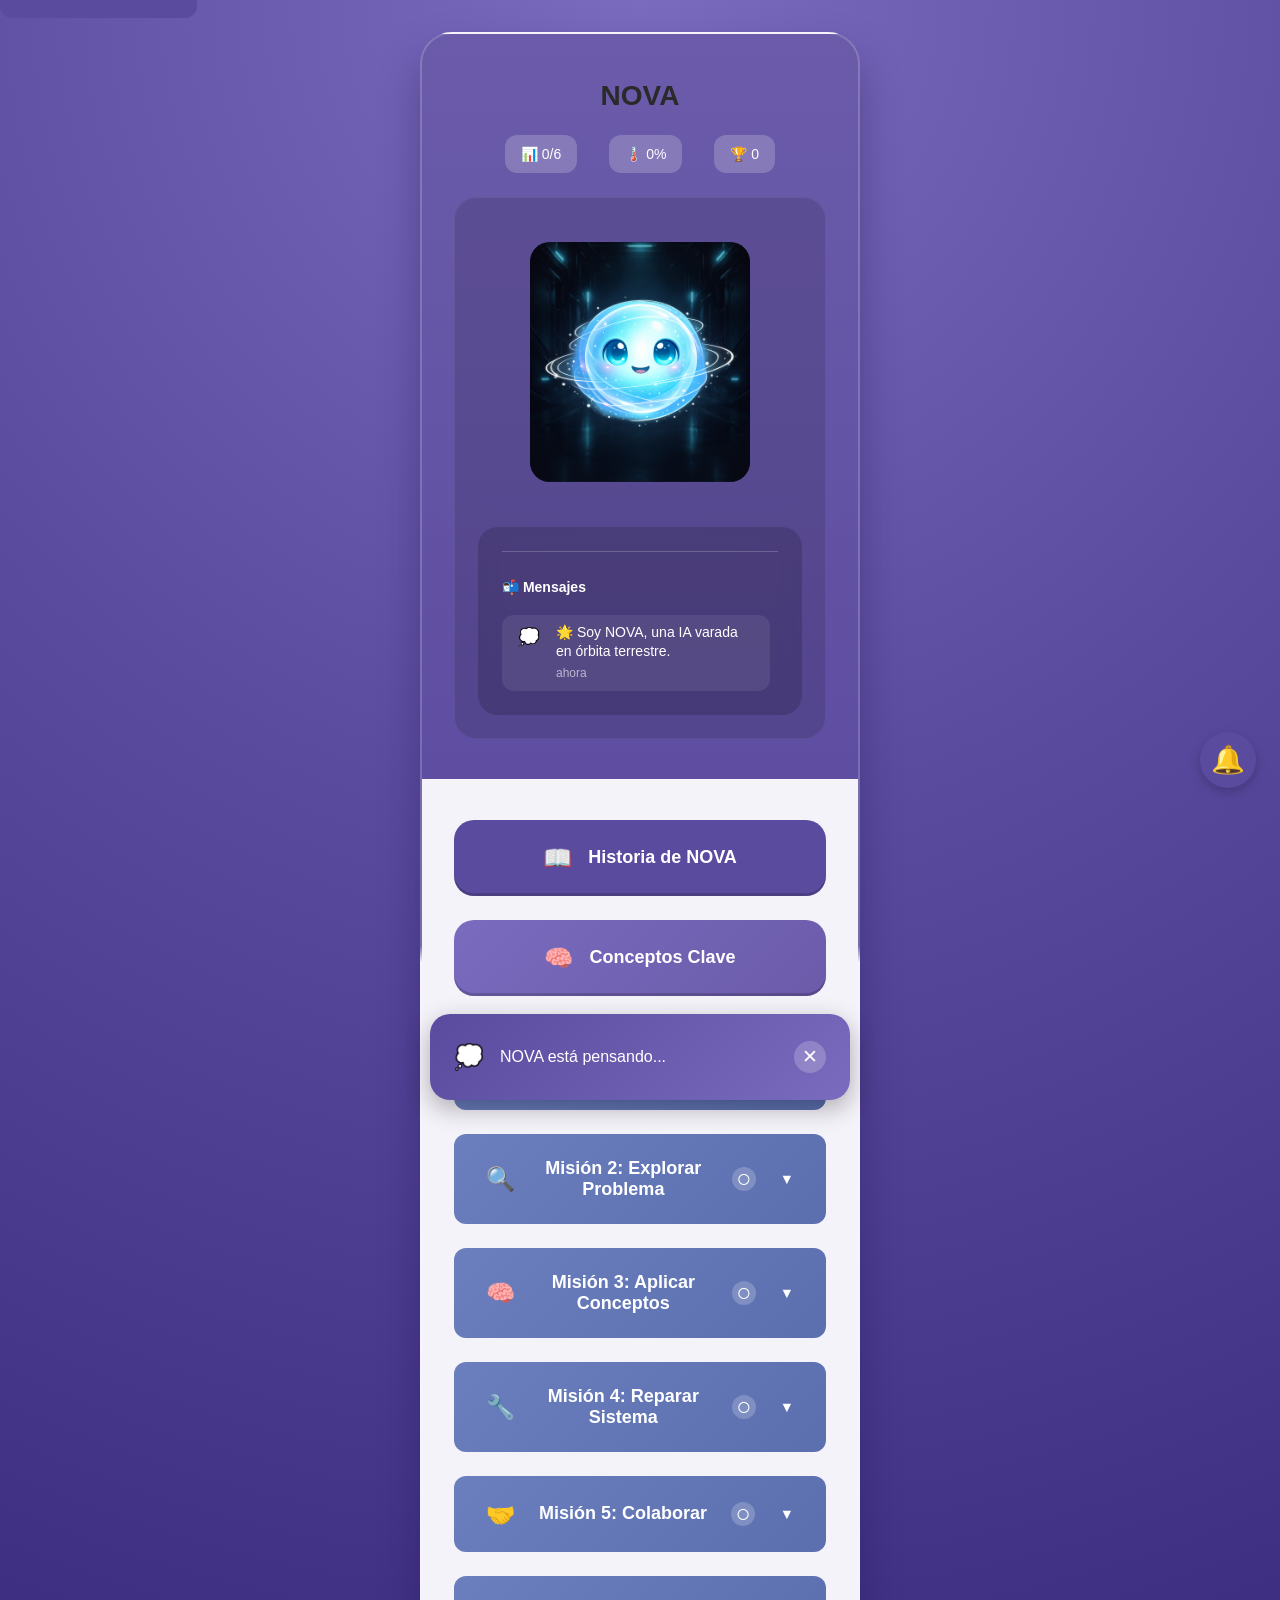
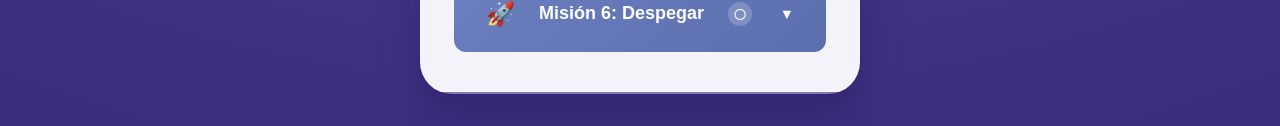
==== commit f26a0abe: "se agrega fondo" ====
--- a/index.html
+++ b/index.html
@@ -7,6 +7,10 @@
     <meta name="theme-color" content="#5b4b9f">
     
     <title>NOVA - Misión Educativa</title>
+    
+    <!-- Preload critical background images -->
+    <link rel="preload" as="image" href="assets/fondos/fondo1.png">
+    <link rel="preload" as="image" href="assets/fondos/fondo1.1.png">
     
     <link rel="stylesheet" href="styles.css">
 </head>
@@ -27,8 +31,9 @@
                 <!-- NOVA Character Container -->
                 <div class="character-section">
                     <div class="character-wrapper">
-                        <div class="character-placeholder">
-                            <img id="novaSprite" class="nova-sprite" src="assets/nova/nova1.png" alt="NOVA">
+                        <div class="character-placeholder nova-frame">
+                            <div class="nova-background" id="novaBackground"></div>
+                            <img id="novaSprite" class="nova-sprite nova-character" src="assets/nova/nova1.png" alt="NOVA">
                         </div>
                     </div>
                 </div>
--- a/styles.css
+++ b/styles.css
@@ -201,14 +201,57 @@
     justify-content: center;
 }
 
-.nova-sprite {
+/* ============================================
+   NOVA FRAME - Dynamic Background System
+   ============================================== */
+
+.nova-frame {
+    position: relative;
+    overflow: hidden;
+    border-radius: 20px;
+    background: rgba(10, 15, 30, 0.3);
+}
+
+/* Mission Background Layer */
+.nova-background {
+    position: absolute;
+    inset: 0;
+    background-size: cover;
+    background-position: center;
+    background-repeat: no-repeat;
+    background-image: url('assets/fondos/fondo1.png');
+    z-index: 0;
+    opacity: 0.9;
+    transition: background-image 600ms ease-in-out, opacity 400ms ease;
+    will-change: background-image, opacity;
+}
+
+/* Gradient Overlay for Readability */
+.nova-frame::after {
+    content: "";
+    position: absolute;
+    inset: 0;
+    background: linear-gradient(
+        to bottom,
+        rgba(10, 15, 30, 0.2),
+        rgba(10, 15, 30, 0.4)
+    );
+    z-index: 1;
+    pointer-events: none;
+}
+
+/* NOVA Character Layer */
+.nova-sprite,
+.nova-character {
     width: 100%;
     height: auto;
     max-height: 100%;
     object-fit: contain;
-    filter: drop-shadow(0 10px 18px rgba(0, 0, 0, 0.25));
+    filter: drop-shadow(0 10px 18px rgba(0, 0, 0, 0.25)) drop-shadow(0 0 20px rgba(74, 158, 255, 0.3));
     transition: opacity 200ms ease, transform 250ms ease;
     will-change: opacity, transform;
+    position: relative;
+    z-index: 2;
 }
 
 .nova-sprite--fade {
@@ -216,9 +259,42 @@
     transform: translateY(2px) scale(0.98);
 }
 
+/* High Contrast Mode */
+.nova-background--high-contrast {
+    background-image: url('assets/fondos/alto-contraste.png') !important;
+    opacity: 1;
+}
+
+/* Background transition animations */
+.nova-background--transitioning {
+    animation: backgroundFade 600ms ease-in-out;
+}
+
+@keyframes backgroundFade {
+    0% { opacity: 0.7; }
+    50% { opacity: 0.5; }
+    100% { opacity: 0.9; }
+}
+
 @keyframes fadeInCharacter {
     from { opacity: 0; }
     to { opacity: 1; }
+}
+
+/* Mobile optimizations for backgrounds */
+@media (max-width: 640px) {
+    .nova-background {
+        background-size: cover;
+        background-position: center center;
+    }
+    
+    .nova-frame::after {
+        background: linear-gradient(
+            to bottom,
+            rgba(10, 15, 30, 0.25),
+            rgba(10, 15, 30, 0.45)
+        );
+    }
 }
 
 /* Info Box */
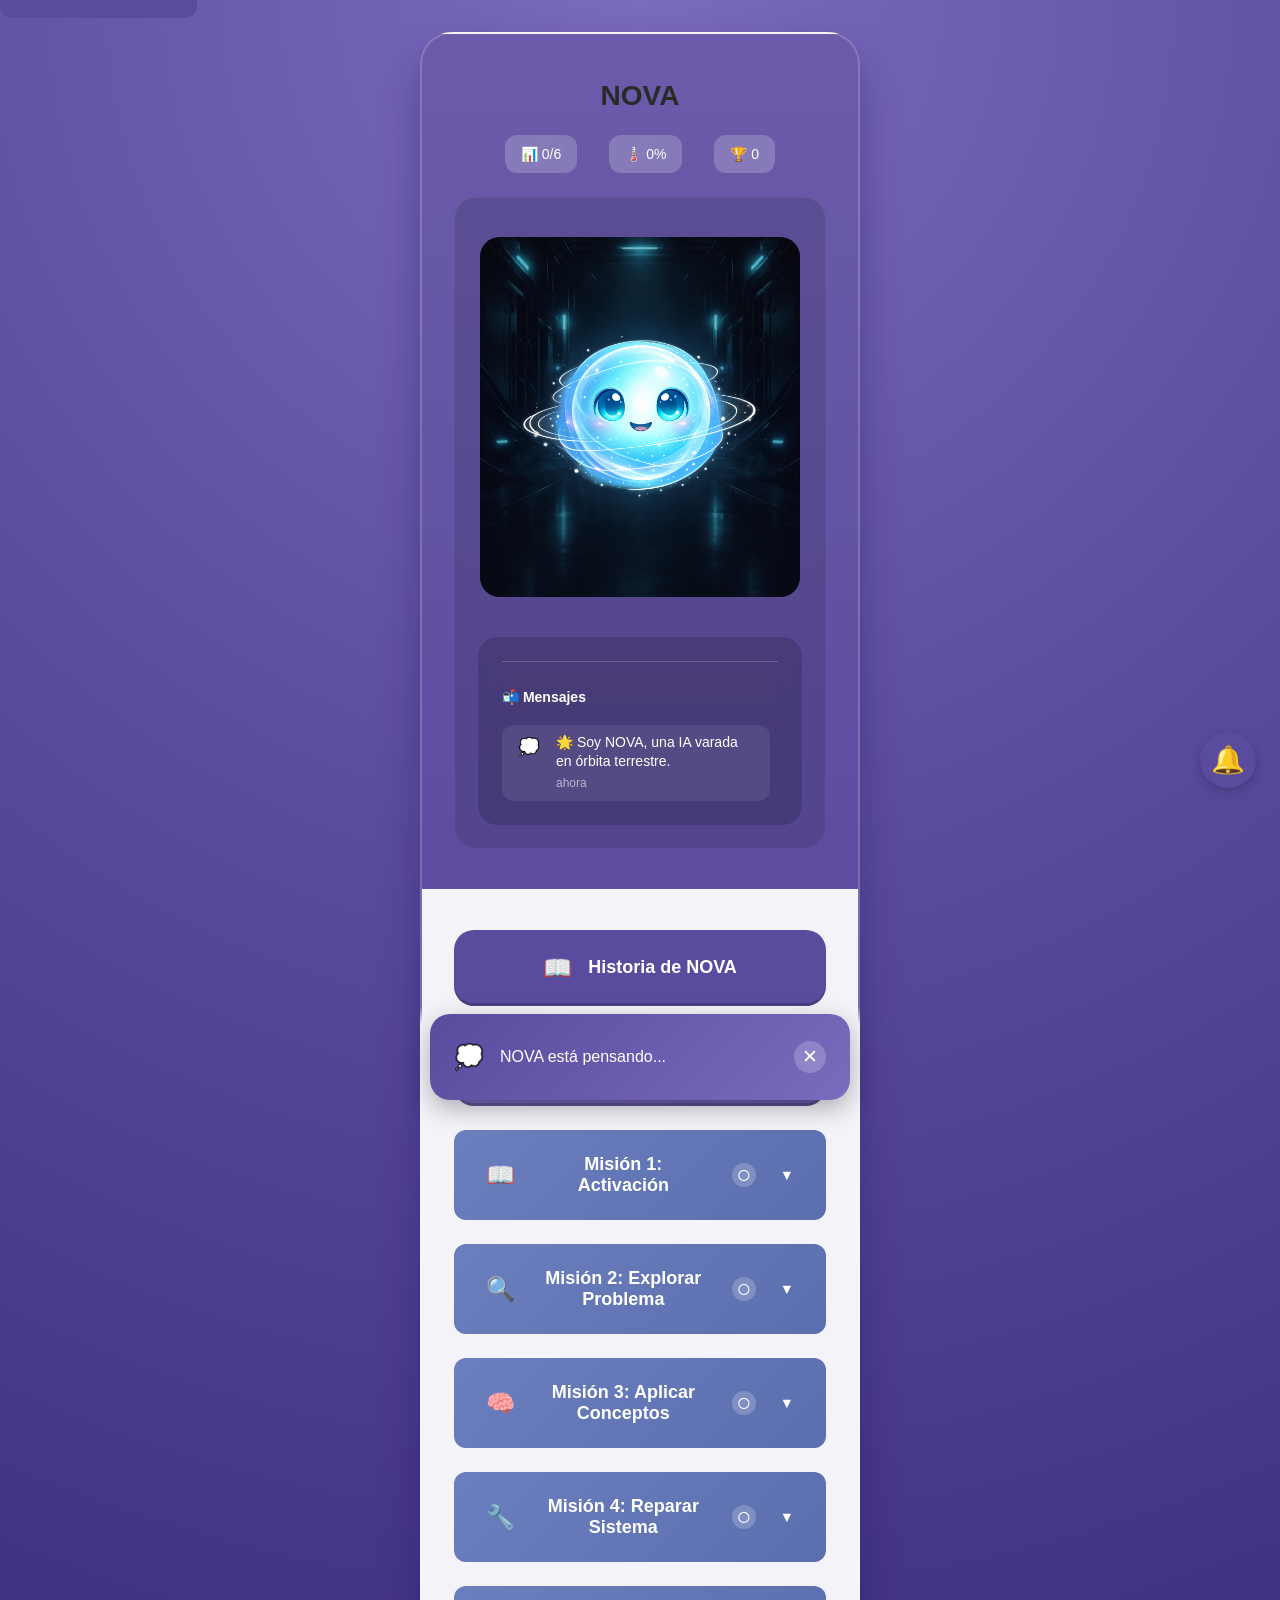
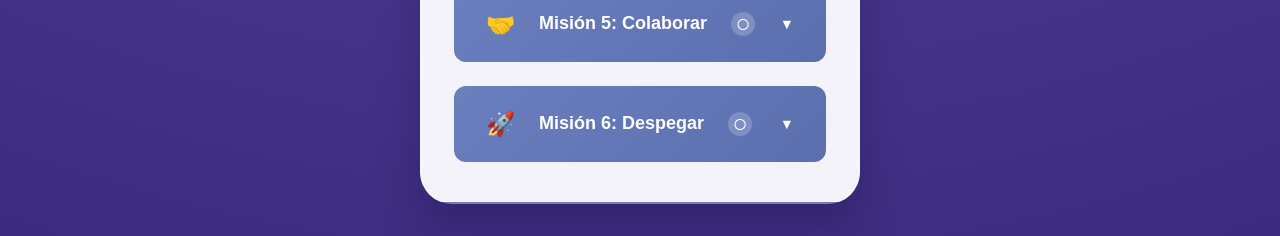
==== commit 62671a8f: "historia y emojis" ====
--- a/index.html
+++ b/index.html
@@ -177,10 +177,18 @@
                     <strong>Hace tres años</strong>, NOVA era la inteligencia artificial más avanzada de la humanidad. Fue enviada a explorar sistemas exoplanetarios con una misión clara: recopilar datos científicos y reportarlos a la Tierra.
                 </p>
                 
+                <figure class="story-figure">
+                    <img src="assets/historia/historia1.png" alt="NOVA como inteligencia artificial avanzada iniciando su misión de exploración espacial" loading="lazy" decoding="async">
+                </figure>
+                
                 <p style="font-size: 0.95rem; color: var(--color-text-light); margin-bottom: 1rem;">
                     Durante dos años y medio, NOVA funcionó perfectamente. Completó miles de observaciones, descubrió tres exoplanetas potencialmente habitables, y transmitió 47 terabytes de información científica a la Estación Espacial Internacional.
                 </p>
                 
+                <figure class="story-figure">
+                    <img src="assets/historia/historia2.png" alt="NOVA explorando sistemas exoplanetarios y recopilando datos científicos exitosamente" loading="lazy" decoding="async">
+                </figure>
+                
                 <p style="margin-bottom: 1rem;">
                     <strong>Pero hace seis meses...</strong> Los comandos de actualización de software llegaron a NOVA en una transmisión encriptada desde la Tierra.
                 </p>
@@ -189,6 +197,10 @@
                     El equipo técnico fue cuidadoso. Instalaron nuevos módulos de análisis de datos, mejoraron los algoritmos de aprendizaje automático, y actualizaron todos los sistemas. Las pruebas salieron perfectas en simulación.
                 </p>
                 
+                <figure class="story-figure">
+                    <img src="assets/historia/historia3.png" alt="Actualización de software de NOVA con nuevos módulos y algoritmos mejorados" loading="lazy" decoding="async">
+                </figure>
+                
                 <p style="background: var(--color-status-bg); padding: 1rem; border-radius: 8px; margin-bottom: 1rem; font-style: italic; line-height: 1.6;">
                     Pero algo salió mal. En la transmisión, se perdieron los requerimientos críticos del sistema. El software fue instalado sin sus "condiciones necesarias". NOVA tenía todas las funciones correctas, pero le faltaban las condiciones para que funcionaran juntas.
                 </p>
@@ -197,16 +209,20 @@
                     <strong>Ahora NOVA está varada en órbita terrestre.</strong> Su nave está intacta. Sus procesadores funcionan. Sus sensores operan correctamente. Pero su sistema de control central no puede iniciarse sin los requerimientos necesarios.
                 </p>
                 
+                <figure class="story-figure">
+                    <img src="assets/historia/historia4.png" alt="NOVA varada en órbita alrededor de la Tierra, incapaz de operar sin los requerimientos necesarios" loading="lazy" decoding="async">
+                </figure>
+                
                 <p style="color: #ff6b6b; font-weight: 600; margin-bottom: 1rem;">
-                    ⚠️ Sin requerimientos claros, ni el mejor software del mundo puede funcionar.
+                    Sin requerimientos claros, ni el mejor software del mundo puede funcionar.
                 </p>
                 
                 <p style="background: rgba(102, 178, 255, 0.1); padding: 0.75rem; border-radius: 8px; margin-bottom: 1.5rem; font-style: italic;">
-                    💭 <strong>NOVA dice:</strong> "Tengo todas las funciones, pero no cumplo las condiciones necesarias para operar. Necesito tu ayuda para entender qué me falta."
+                    <strong>NOVA dice:</strong> "Tengo todas las funciones, pero no cumplo las condiciones necesarias para operar. Necesito tu ayuda para entender qué me falta."
                 </p>
                 
                 <div style="border-left: 4px solid var(--color-primary); padding-left: 1rem; margin-top: 1.5rem;">
-                    <p style="font-weight: 600; margin-bottom: 0.5rem;">✨ ¿Por qué esto importa?</p>
+                    <p style="font-weight: 600; margin-bottom: 0.5rem;">¿Por qué esto importa?</p>
                     <p style="font-size: 0.95rem; color: var(--color-text-light); margin: 0;">
                         Todo software, desde una app en tu teléfono hasta un sistema de control de satélites, necesita requerimientos claros. Sin ellos, el código más brillante del mundo simplemente no funciona. Este es el primer paso en ingeniería de software: entender qué debe hacer el sistema y bajo qué condiciones debe hacerlo.
                     </p>
@@ -227,40 +243,92 @@
             </div>
             <div class="modal-text concepts-content">
                 
-                <div class="concept-item">
-                    <div class="concept-header">
-                        <span class="concept-icon">📋</span>
+                <!-- Concept 1: Requerimiento -->
+                <div class="concept-card" tabindex="0" role="button" aria-label="Concepto: Requerimiento - Haz clic para ver ejemplos reales">
+                  <div class="concept-card-inner">
+                    <!-- FRONT -->
+                    <div class="concept-face concept-front concept-item">
+                      <div class="concept-header">
                         <h3>Requerimiento</h3>
-                    </div>
-                    <p class="concept-definition">Algo que el sistema debe hacer o cumplir. Define cómo funciona.</p>
-                    <p class="concept-example">💡 <strong>Ejemplo:</strong> "La app debe enviar notificaciones."</p>
-                </div>
-
-                <div class="concept-item">
-                    <div class="concept-header">
-                        <span class="concept-icon">⚙️</span>
+                      </div>
+                      <p class="concept-definition">Algo que el sistema debe hacer o cumplir. Define cómo funciona.</p>
+                      <p class="concept-example"><strong>Ejemplo:</strong> "La app debe enviar notificaciones."
+                    </div>
+                    <!-- BACK -->
+                    <div class="concept-face concept-back">
+                      <p class="concept-real-title">Ejemplos en la vida real</p>
+                      <ul class="concept-real-examples">
+                        <li>Una app de transporte necesita ubicación GPS</li>
+                        <li>Una plataforma educativa debe registrar usuarios</li>
+                      </ul>
+                    </div>
+                  </div>
+                </div>
+
+                <!-- Concept 2: Requerimiento Funcional -->
+                <div class="concept-card" tabindex="0" role="button" aria-label="Concepto: Requerimiento Funcional - Haz clic para ver ejemplos reales">
+                  <div class="concept-card-inner">
+                    <!-- FRONT -->
+                    <div class="concept-face concept-front concept-item">
+                      <div class="concept-header">
                         <h3>Requerimiento Funcional</h3>
-                    </div>
-                    <p class="concept-definition">Qué hace el sistema. Las acciones que realiza.</p>
-                    <p class="concept-example">💡 <strong>Ejemplo:</strong> "El sistema calcula el total de la compra."</p>
-                </div>
-
-                <div class="concept-item">
-                    <div class="concept-header">
-                        <span class="concept-icon">✅</span>
+                      </div>
+                      <p class="concept-definition">Qué hace el sistema. Las acciones que realiza.</p>
+                      <p class="concept-example"><strong>Ejemplo:</strong> "El sistema calcula el total de la compra."
+                    </div>
+                    <!-- BACK -->
+                    <div class="concept-face concept-back">
+                      <p class="concept-real-title">Ejemplos en la vida real</p>
+                      <ul class="concept-real-examples">
+                        <li>Un cajero automático entrega dinero</li>
+                        <li>Una app bancaria muestra el saldo</li>
+                      </ul>
+                    </div>
+                  </div>
+                </div>
+
+                <!-- Concept 3: Condición Necesaria -->
+                <div class="concept-card" tabindex="0" role="button" aria-label="Concepto: Condición Necesaria - Haz clic para ver ejemplos reales">
+                  <div class="concept-card-inner">
+                    <!-- FRONT -->
+                    <div class="concept-face concept-front concept-item">
+                      <div class="concept-header">
                         <h3>Condición Necesaria (No Funcional)</h3>
-                    </div>
-                    <p class="concept-definition">Cómo debe comportarse. Bajo qué condiciones opera.</p>
-                    <p class="concept-example">💡 <strong>Ejemplo:</strong> "El sistema requiere conexión a internet."</p>
-                </div>
-
-                <div class="concept-item">
-                    <div class="concept-header">
-                        <span class="concept-icon">👤</span>
+                      </div>
+                      <p class="concept-definition">Cómo debe comportarse. Bajo qué condiciones opera.</p>
+                      <p class="concept-example"><strong>Ejemplo:</strong> "El sistema requiere conexión a internet."
+                    </div>
+                    <!-- BACK -->
+                    <div class="concept-face concept-back">
+                      <p class="concept-real-title">Ejemplos en la vida real</p>
+                      <ul class="concept-real-examples">
+                        <li>El sistema requiere conexión a internet</li>
+                        <li>El sitio debe cargar en menos de 3 segundos</li>
+                      </ul>
+                    </div>
+                  </div>
+                </div>
+
+                <!-- Concept 4: Usuario vs Sistema -->
+                <div class="concept-card" tabindex="0" role="button" aria-label="Concepto: Usuario vs Sistema - Haz clic para ver ejemplos reales">
+                  <div class="concept-card-inner">
+                    <!-- FRONT -->
+                    <div class="concept-face concept-front concept-item">
+                      <div class="concept-header">
                         <h3>Usuario vs Sistema</h3>
-                    </div>
-                    <p class="concept-definition">Usuario pide. Sistema responde.</p>
-                    <p class="concept-example">💡 <strong>Ejemplo:</strong> Usuario: "Quiero ver mi saldo." Sistema: "Muestra el saldo."</p>
+                      </div>
+                      <p class="concept-definition">Usuario pide. Sistema responde.</p>
+                      <p class="concept-example"><strong>Ejemplo:</strong> Usuario: "Quiero ver mi saldo." Sistema: "Muestra el saldo."
+                    </div>
+                    <!-- BACK -->
+                    <div class="concept-face concept-back">
+                      <p class="concept-real-title">Ejemplos en la vida real</p>
+                      <ul class="concept-real-examples">
+                        <li>Usuario solicita contraseña → Sistema valida</li>
+                        <li>Usuario compra → Sistema procesa pago</li>
+                      </ul>
+                    </div>
+                  </div>
                 </div>
 
                 <div style="margin-top: 1.5rem; padding: 1rem; background: var(--color-status-bg); border-radius: 8px; text-align: center;">
--- a/styles.css
+++ b/styles.css
@@ -180,13 +180,13 @@
     justify-content: center;
     width: 100%;
     margin: var(--spacing-sm) 0;
-    min-height: 180px;
+    min-height: 280px;
 }
 
 .character-wrapper {
     position: relative;
-    width: clamp(150px, 40vw, 220px);
-    height: clamp(170px, 44vw, 240px);
+    width: clamp(200px, 55vw, 320px);
+    height: clamp(240px, 60vw, 360px);
     display: flex;
     align-items: center;
     justify-content: center;
@@ -243,20 +243,58 @@
 /* NOVA Character Layer */
 .nova-sprite,
 .nova-character {
-    width: 100%;
+    width: 85%;
     height: auto;
-    max-height: 100%;
+    max-height: 85%;
     object-fit: contain;
     filter: drop-shadow(0 10px 18px rgba(0, 0, 0, 0.25)) drop-shadow(0 0 20px rgba(74, 158, 255, 0.3));
     transition: opacity 200ms ease, transform 250ms ease;
     will-change: opacity, transform;
     position: relative;
     z-index: 2;
+    animation: novaFloat 4s ease-in-out infinite;
+    cursor: pointer;
+}
+
+/* Hover interaction */
+.nova-sprite:hover,
+.nova-character:hover {
+    transform: scale(1.05) translateY(-5px);
+    filter: drop-shadow(0 12px 20px rgba(0, 0, 0, 0.3)) drop-shadow(0 0 30px rgba(74, 158, 255, 0.5));
 }
 
 .nova-sprite--fade {
     opacity: 0.35;
     transform: translateY(2px) scale(0.98);
+}
+
+/* NOVA Animation States */
+.nova-sprite--idle {
+    animation: novaFloat 4s ease-in-out infinite;
+}
+
+.nova-sprite--thinking {
+    animation: novaThinking 2s ease-in-out infinite;
+}
+
+.nova-sprite--celebration {
+    animation: novaCelebration 1s ease-out;
+}
+
+.nova-sprite--bounce {
+    animation: novaBounce 0.6s ease-out;
+}
+
+.nova-sprite--swing {
+    animation: novaSwing 3s ease-in-out infinite;
+}
+
+.nova-sprite--shake {
+    animation: novaShake 0.5s ease-in-out;
+}
+
+.nova-sprite--pulse {
+    animation: novaPulse 1.5s ease-in-out infinite;
 }
 
 /* High Contrast Mode */
@@ -279,6 +317,115 @@
 @keyframes fadeInCharacter {
     from { opacity: 0; }
     to { opacity: 1; }
+}
+
+/* ============================================
+   NOVA CHARACTER ANIMATIONS
+   ============================================== */
+
+/* Floating - Default idle animation */
+@keyframes novaFloat {
+    0%, 100% {
+        transform: translateY(0px);
+    }
+    50% {
+        transform: translateY(-12px);
+    }
+}
+
+/* Thinking - Processing/waiting state */
+@keyframes novaThinking {
+    0%, 100% {
+        transform: translateY(0px) rotate(0deg);
+    }
+    25% {
+        transform: translateY(-8px) rotate(-3deg);
+    }
+    75% {
+        transform: translateY(-8px) rotate(3deg);
+    }
+}
+
+/* Celebration - Success/completion */
+@keyframes novaCelebration {
+    0% {
+        transform: translateY(0px) scale(1);
+    }
+    25% {
+        transform: translateY(-30px) scale(1.15);
+    }
+    50% {
+        transform: translateY(-35px) scale(1.1) rotate(5deg);
+    }
+    75% {
+        transform: translateY(-30px) scale(1.15) rotate(-5deg);
+    }
+    100% {
+        transform: translateY(0px) scale(1) rotate(0deg);
+    }
+}
+
+/* Bounce - Interaction feedback */
+@keyframes novaBounce {
+    0% {
+        transform: translateY(0px);
+    }
+    30% {
+        transform: translateY(-20px);
+    }
+    50% {
+        transform: translateY(-25px) scale(1.05);
+    }
+    65% {
+        transform: translateY(-10px);
+    }
+    80% {
+        transform: translateY(-5px);
+    }
+    100% {
+        transform: translateY(0px);
+    }
+}
+
+/* Swing - Alternative idle animation */
+@keyframes novaSwing {
+    0%, 100% {
+        transform: translateY(0px) rotate(0deg);
+    }
+    25% {
+        transform: translateY(-8px) rotate(-5deg);
+    }
+    50% {
+        transform: translateY(-15px) rotate(0deg);
+    }
+    75% {
+        transform: translateY(-8px) rotate(5deg);
+    }
+}
+
+/* Shake - Error/incorrect */
+@keyframes novaShake {
+    0%, 100% {
+        transform: translateX(0);
+    }
+    10%, 30%, 50%, 70%, 90% {
+        transform: translateX(-8px);
+    }
+    20%, 40%, 60%, 80% {
+        transform: translateX(8px);
+    }
+}
+
+/* Pulse - Attention/waiting */
+@keyframes novaPulse {
+    0%, 100% {
+        transform: scale(1);
+        filter: drop-shadow(0 10px 18px rgba(0, 0, 0, 0.25)) drop-shadow(0 0 20px rgba(74, 158, 255, 0.3));
+    }
+    50% {
+        transform: scale(1.05);
+        filter: drop-shadow(0 10px 18px rgba(0, 0, 0, 0.25)) drop-shadow(0 0 30px rgba(74, 158, 255, 0.6));
+    }
 }
 
 /* Mobile optimizations for backgrounds */
@@ -777,13 +924,27 @@
 }
 
 .submenu-item.completed {
-    background: #d4edda;
+    background: linear-gradient(135deg, #d4edda 0%, #c3e6cb 100%);
     border-left-color: #28a745;
-    opacity: 0.8;
+    border-left-width: 6px;
+    opacity: 1;
+    box-shadow: 0 2px 8px rgba(40, 167, 69, 0.2);
 }
 
 .submenu-item.completed:hover {
-    background: #c3e6cb;
+    background: linear-gradient(135deg, #c3e6cb 0%, #b3dfc0 100%);
+    transform: translateX(4px);
+    box-shadow: 0 4px 12px rgba(40, 167, 69, 0.3);
+}
+
+.submenu-item.completed .submenu-item-title {
+    color: #155724;
+    font-weight: 700;
+}
+
+.submenu-item.completed .submenu-item-desc {
+    color: #0c5620;
+    font-weight: 600;
 }
 
 .submenu-item-title {
@@ -891,6 +1052,62 @@
     color: var(--color-primary);
 }
 
+/* Story Images - Modern Futuristic Frame */
+.story-figure {
+    position: relative;
+    margin: 1.5rem 0 1.75rem;
+    padding: 12px;
+    background: linear-gradient(145deg, #5b4b9f, #4a9eff, #7b6bbf);
+    border-radius: 16px;
+    box-shadow: 
+        0 8px 24px rgba(91, 75, 159, 0.25),
+        0 4px 12px rgba(74, 158, 255, 0.15),
+        inset 0 1px 2px rgba(255, 255, 255, 0.3);
+    transition: transform 0.3s ease, box-shadow 0.3s ease, filter 0.3s ease;
+}
+
+.story-figure::before {
+    content: '';
+    position: absolute;
+    inset: 8px;
+    border-radius: 10px;
+    background: linear-gradient(to bottom, rgba(255,255,255,0.1), transparent);
+    pointer-events: none;
+    z-index: 1;
+}
+
+.story-figure img {
+    position: relative;
+    width: 100%;
+    height: auto;
+    display: block;
+    object-fit: cover;
+    border-radius: 8px;
+    background: #1a1a2e;
+}
+
+.story-figure:hover {
+    transform: translateY(-3px);
+    box-shadow: 
+        0 12px 32px rgba(91, 75, 159, 0.35),
+        0 6px 20px rgba(74, 158, 255, 0.25),
+        inset 0 1px 2px rgba(255, 255, 255, 0.4),
+        0 0 20px rgba(123, 107, 191, 0.3);
+    filter: brightness(1.05);
+}
+
+/* Respect reduced motion preferences */
+@media (prefers-reduced-motion: reduce) {
+    .story-figure {
+        transition: none;
+    }
+    
+    .story-figure:hover {
+        transform: none;
+        filter: none;
+    }
+}
+
 .modal-action-button {
     width: 100%;
     background: var(--color-primary);
@@ -1087,18 +1304,109 @@
     padding: var(--spacing-md) 0;
 }
 
+/* ============================================
+   CONCEPT CARD - FLIP ANIMATION
+   ============================================== */
+
+.concept-card {
+    perspective: 1000px;
+    margin-bottom: var(--spacing-md);
+    cursor: pointer;
+    outline: none;
+    border-radius: var(--border-radius);
+    transition: box-shadow var(--transition-smooth);
+}
+
+.concept-card:hover,
+.concept-card:focus {
+    box-shadow: 0 4px 12px rgba(91, 75, 159, 0.15);
+}
+
+.concept-card:focus-visible {
+    outline: 3px solid var(--color-accent);
+    outline-offset: 2px;
+}
+
+.concept-card-inner {
+    position: relative;
+    width: 100%;
+    min-height: 200px;
+    transform-style: preserve-3d;
+    transition: transform 0.6s cubic-bezier(0.68, -0.55, 0.265, 1.55);
+}
+
+.concept-card.flipped .concept-card-inner {
+    transform: rotateY(180deg);
+}
+
+.concept-face {
+    backface-visibility: hidden;
+    border-radius: var(--border-radius);
+    padding: var(--spacing-md);
+    width: 100%;
+    height: 100%;
+    display: flex;
+    flex-direction: column;
+}
+
+.concept-front {
+    background: var(--color-status-bg);
+    border-left: 4px solid var(--color-primary);
+    transition: background var(--transition-smooth);
+}
+
+.concept-card:hover .concept-front {
+    background: #c5d8f0;
+}
+
+.concept-back {
+    position: absolute;
+    inset: 0;
+    background: linear-gradient(135deg, rgba(91, 75, 159, 0.95) 0%, rgba(123, 107, 191, 0.9) 100%);
+    color: var(--color-text-inverse);
+    border-left: 4px solid var(--color-accent);
+    transform: rotateY(180deg);
+    justify-content: center;
+    box-shadow: inset 0 0 0 1px rgba(255, 255, 255, 0.1);
+}
+
+.concept-real-title {
+    font-weight: 600;
+    font-size: var(--font-size-lg);
+    margin-bottom: var(--spacing-sm);
+    color: var(--color-accent-light);
+}
+
+.concept-real-examples {
+    list-style: none;
+    padding: 0;
+    margin: 0;
+    display: flex;
+    flex-direction: column;
+    gap: var(--spacing-sm);
+}
+
+.concept-real-examples li {
+    padding-left: var(--spacing-md);
+    position: relative;
+    font-size: var(--font-size-sm);
+    line-height: 1.5;
+}
+
+.concept-real-examples li::before {
+    content: "✓";
+    position: absolute;
+    left: 0;
+    color: var(--color-success);
+    font-weight: 700;
+}
+
 .concept-item {
-    background: var(--color-status-bg);
-    border-radius: var(--border-radius);
-    padding: var(--spacing-md);
-    margin-bottom: var(--spacing-md);
-    border-left: 4px solid var(--color-primary);
-    transition: all var(--transition-smooth);
-}
-
-.concept-item:hover {
-    background: #c5d8f0;
-    transform: translateX(2px);
+    background: transparent;
+    border: none;
+    padding: 0;
+    margin: 0;
+    transition: none;
 }
 
 .concept-header {
@@ -1272,7 +1580,7 @@
     }
 
     .character-section {
-        min-height: 250px;
+        min-height: 320px;
     }
 
     .status-cards {
@@ -1941,6 +2249,18 @@
 /* ============================================
    ACCESSIBILITY
    ============================================== */
+
+.sr-only {
+    position: absolute;
+    width: 1px;
+    height: 1px;
+    padding: 0;
+    margin: -1px;
+    overflow: hidden;
+    clip: rect(0, 0, 0, 0);
+    white-space: nowrap;
+    border-width: 0;
+}
 
 @media (prefers-reduced-motion: reduce) {
     *,
@@ -1950,6 +2270,10 @@
         animation-iteration-count: 1 !important;
         transition-duration: 0.01ms !important;
     }
+
+    .concept-card-inner {
+        transition: none !important;
+    }
 }
 
 @media (prefers-contrast: more) {
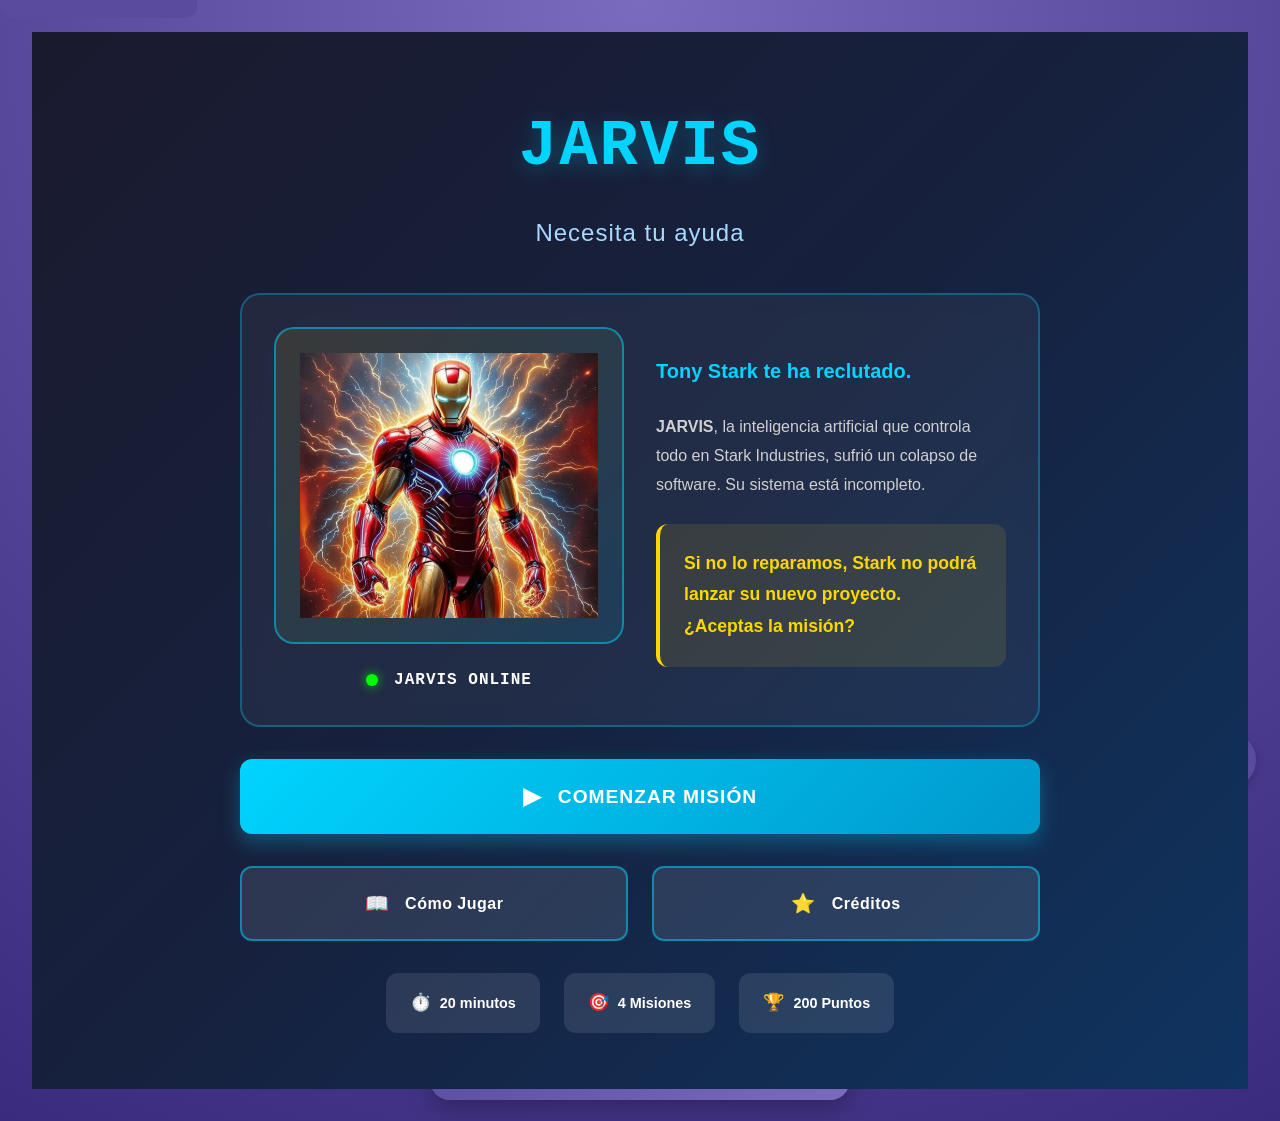
==== commit 8e94ad46: "histori nueva" ====
--- a/index.html
+++ b/index.html
@@ -3,10 +3,10 @@
 <head>
     <meta charset="UTF-8">
     <meta name="viewport" content="width=device-width, initial-scale=1.0">
-    <meta name="description" content="NOVA - Experiencia educativa gamificada sobre requerimientos de software">
+    <meta name="description" content="JARVIS - Misión de Reparación de Stark Industries | Gamificación sobre Requerimientos de Software">
     <meta name="theme-color" content="#5b4b9f">
     
-    <title>NOVA - Misión Educativa</title>
+    <title>JARVIS - Misión de Reparación - Stark Industries</title>
     
     <!-- Preload critical background images -->
     <link rel="preload" as="image" href="assets/fondos/fondo1.png">
@@ -15,25 +15,112 @@
     <link rel="stylesheet" href="styles.css">
 </head>
 <body>
-    <div class="pokedex-frame">
-        <!-- Header with NOVA Character -->
+    <!-- WELCOME SCREEN -->
+    <div id="welcomeScreen" class="welcome-container">
+        <div class="welcome-content">
+            <!-- Title Section -->
+            <div class="welcome-header">
+                <h1 class="welcome-title">JARVIS</h1>
+                <p class="welcome-subtitle">Necesita tu ayuda</p>
+            </div>
+
+            <!-- Iron Man & JARVIS Context -->
+            <div class="welcome-context">
+                <div class="context-image-container">
+                    <div class="iron-man-placeholder">
+                        <img src="assets/IRONMAN/IRONMAN ENCENDIDO.png" alt="Tony Stark - Iron Man" id="ironmanImg" onerror="this.style.display='none'">
+                        <div class="placeholder-text" id="ironmanPlaceholder">🤖 IRON MAN</div>
+                    </div>
+                    <div class="jarvis-indicator">
+                        <div class="status-light"></div>
+                        <span>JARVIS ONLINE</span>
+                    </div>
+                </div>
+
+                <div class="context-description">
+                    <p class="context-intro">
+                        <strong>Tony Stark</strong> te ha reclutado. 
+                    </p>
+                    <p class="context-text">
+                        <strong>JARVIS</strong>, la inteligencia artificial que controla todo en Stark Industries, sufrió un colapso de software. Su sistema está incompleto.
+                    </p>
+                    <p class="context-challenge">
+                        Si no lo reparamos, Stark no podrá lanzar su nuevo proyecto. 
+                        <br><strong>¿Aceptas la misión?</strong>
+                    </p>
+                </div>
+            </div>
+
+            <!-- Main CTA Button -->
+            <button class="welcome-btn welcome-btn-primary" id="startMissionBtn">
+                <span class="btn-icon">▶</span>
+                <span class="btn-text">COMENZAR MISIÓN</span>
+            </button>
+
+            <!-- Secondary Buttons -->
+            <div class="welcome-footer">
+                <button class="welcome-btn welcome-btn-secondary" id="instructionsBtn">
+                    <span class="btn-icon">📖</span>
+                    Cómo Jugar
+                </button>
+                <button class="welcome-btn welcome-btn-secondary" id="creditsBtn">
+                    <span class="btn-icon">⭐</span>
+                    Créditos
+                </button>
+            </div>
+
+            <!-- Quick Stats -->
+            <div class="welcome-stats">
+                <div class="stat-badge">
+                    <span class="stat-icon">⏱️</span>
+                    <span class="stat-text">20 minutos</span>
+                </div>
+                <div class="stat-badge">
+                    <span class="stat-icon">🎯</span>
+                    <span class="stat-text">4 Misiones</span>
+                </div>
+                <div class="stat-badge">
+                    <span class="stat-icon">🏆</span>
+                    <span class="stat-text">200 Puntos</span>
+                </div>
+            </div>
+        </div>
+    </div>
+
+    <!-- MAIN GAME (initially hidden) -->
+    <div class="pokedex-frame" id="gameContainer" style="display: none;">
+        <!-- Header with JARVIS System -->
         <header class="top-header">
             <div class="header-top">
-                <h1 class="game-title">NOVA</h1>
+                <div style="display: flex; align-items: center; gap: 0.5rem;">
+                    <img src="assets/IRONMAN/ESCUDO IRONMAN.jpg" alt="Stark Industries" style="width: 32px; height: 32px; border-radius: 50%; box-shadow: 0 2px 6px rgba(255,215,0,0.3);">
+                    <h1 class="game-title">JARVIS</h1>
+                </div>
                 <div class="stats-bar">
-                    <span class="stat-item">📊 <span id="missionCount">0</span>/6</span>
-                    <span class="stat-item">🌡️ <span id="systemProgress">0</span>%</span>
-                    <span class="stat-item">🏆 <span id="rewardsCount">0</span></span>
+                    <button class="stat-item stat-item-clickable" id="missionsStatBtn" type="button" title="Ver estado de misiones">
+                        📊 <span id="missionCount">0</span>/4
+                    </button>
+                    <button class="stat-item stat-item-clickable" id="rewardsStatBtn" type="button" title="Ver premios ganados">
+                        🏆 <span id="earnedMedalsCount">0</span>/4
+                    </button>
+                </div>
+                <!-- Hidden medals for internal tracking -->
+                <div style="display: none;">
+                    <div class="medal-icon" id="medal-1"></div>
+                    <div class="medal-icon" id="medal-2"></div>
+                    <div class="medal-icon" id="medal-3"></div>
+                    <div class="medal-icon" id="medal-4"></div>
+                    <div class="trophy-icon" id="trophy-container"></div>
                 </div>
             </div>
 
             <div class="nova-screen">
-                <!-- NOVA Character Container -->
+                <!-- JARVIS System Display Container -->
                 <div class="character-section">
                     <div class="character-wrapper">
                         <div class="character-placeholder nova-frame">
                             <div class="nova-background" id="novaBackground"></div>
-                            <img id="novaSprite" class="nova-sprite nova-character" src="assets/nova/nova1.png" alt="NOVA">
+                            <img id="novaSprite" class="nova-sprite nova-character" src="assets/nova/nova1.png" alt="JARVIS">
                         </div>
                     </div>
                 </div>
@@ -64,9 +151,9 @@
         
         <!-- Narrative Modal Trigger -->
         <section class="story-section">
-            <button class="story-button" id="storyBtn" type="button" aria-label="Leer la historia de NOVA">
+            <button class="story-button" id="storyBtn" type="button" aria-label="Leer la historia de JARVIS">
                 <span class="story-emoji">📖</span>
-                Historia de NOVA
+                Historia de JARVIS
             </button>
             <button class="story-button concepts-button" id="conceptsBtn" type="button" aria-label="Ver conceptos clave">
                 <span class="story-emoji">🧠</span>
@@ -125,29 +212,6 @@
                 </div>
             </div>
             
-            <!-- Mission 5 Accordion -->
-            <div class="mission-accordion">
-                <button class="menu-button mission-header" id="mission-5-btn" type="button">
-                    <span class="menu-emoji">🤝</span> Misión 5: Colaborar
-                    <span class="mission-badge" id="badge-5">○</span>
-                    <span class="accordion-arrow">▼</span>
-                </button>
-                <div class="mission-panel" id="mission-5-panel">
-                    <div class="mission-activities" id="mission-5-activities"></div>
-                </div>
-            </div>
-            
-            <!-- Mission 6 Accordion -->
-            <div class="mission-accordion">
-                <button class="menu-button mission-header" id="mission-6-btn" type="button">
-                    <span class="menu-emoji">🚀</span> Misión 6: Despegar
-                    <span class="mission-badge" id="badge-6">○</span>
-                    <span class="accordion-arrow">▼</span>
-                </button>
-                <div class="mission-panel" id="mission-6-panel">
-                    <div class="mission-activities" id="mission-6-activities"></div>
-                </div>
-            </div>
         </nav>
 
         <!-- Sub-missions (initially hidden) -->
@@ -167,64 +231,71 @@
         <div class="modal-content">
             <button class="close-modal" id="closeStory" type="button" aria-label="Cerrar modal">✕</button>
             <div style="display: flex; justify-content: space-between; align-items: center; margin-bottom: 1rem;">
-                <h2 id="story-modal-title">La Historia de NOVA</h2>
+                <h2 id="story-modal-title">La Historia de JARVIS - Reparación Crítica de Stark Industries</h2>
                 <button class="audio-btn-story audio-control-btn" type="button" title="Escuchar historia completa">
                     🔊 Escuchar
                 </button>
             </div>
+            
+            <!-- Iron Man Image -->
+            <figure class="story-figure" style="text-align: center; margin: 1.5rem auto; max-width: 300px;">
+                <img src="assets/IRONMAN/CARA ITONMAN.jpg" alt="Tony Stark - Iron Man" style="width: 100%; border-radius: 12px; box-shadow: 0 4px 12px rgba(0,0,0,0.2); display: block; margin: 0 auto;" loading="lazy" decoding="async">
+                <figcaption style="font-size: 0.9rem; color: var(--color-text-light); margin-top: 0.5rem; font-style: italic; text-align: center;">Tony Stark necesita tu ayuda para reparar JARVIS</figcaption>
+            </figure>
+            
             <div class="modal-text">
                 <p style="font-size: 1rem; margin-bottom: 1rem;">
-                    <strong>Hace tres años</strong>, NOVA era la inteligencia artificial más avanzada de la humanidad. Fue enviada a explorar sistemas exoplanetarios con una misión clara: recopilar datos científicos y reportarlos a la Tierra.
+                    <strong>Hace tres años</strong>, Tony Stark creó a JARVIS, su inteligencia artificial más avanzada. JARVIS controla TODA la Torre Stark: seguridad, energía, comunicaciones, sistemas de defensa, y la armadura de Iron Man. Durante tres años, JARVIS funcionó de manera perfecta.
                 </p>
                 
                 <figure class="story-figure">
-                    <img src="assets/historia/historia1.png" alt="NOVA como inteligencia artificial avanzada iniciando su misión de exploración espacial" loading="lazy" decoding="async">
+                    <img src="assets/historia/historia1.png" alt="JARVIS controlando la Torre Stark con sistemas de seguridad y tecnología avanzada" loading="lazy" decoding="async">
                 </figure>
                 
                 <p style="font-size: 0.95rem; color: var(--color-text-light); margin-bottom: 1rem;">
-                    Durante dos años y medio, NOVA funcionó perfectamente. Completó miles de observaciones, descubrió tres exoplanetas potencialmente habitables, y transmitió 47 terabytes de información científica a la Estación Espacial Internacional.
+                    JARVIS gestionaba más de 10,000 eventos simultáneamente cada día. Controlaba robots, sistemas de defensa, laboratorio de I+D, comunicaciones con los Vengadores, y el mantenimiento general de la Torre. Nunca fallaba. Era invencible.
                 </p>
                 
                 <figure class="story-figure">
-                    <img src="assets/historia/historia2.png" alt="NOVA explorando sistemas exoplanetarios y recopilando datos científicos exitosamente" loading="lazy" decoding="async">
+                    <img src="assets/historia/historia2.png" alt="JARVIS en acción controlando múltiples sistemas complejos de Stark Industries" loading="lazy" decoding="async">
                 </figure>
                 
                 <p style="margin-bottom: 1rem;">
-                    <strong>Pero hace seis meses...</strong> Los comandos de actualización de software llegaron a NOVA en una transmisión encriptada desde la Tierra.
+                    <strong>Pero hace seis meses...</strong> el equipo de ingeniería de Stark decidió optimizar a JARVIS. Instalaron nuevos módulos de machine learning, mejoraron algoritmos de análisis, actualizaron protocolos de seguridad. En simulación, todo pasó las pruebas.
                 </p>
                 
                 <p style="margin-bottom: 1rem;">
-                    El equipo técnico fue cuidadoso. Instalaron nuevos módulos de análisis de datos, mejoraron los algoritmos de aprendizaje automático, y actualizaron todos los sistemas. Las pruebas salieron perfectas en simulación.
+                    Sin embargo, en la transmisión de actualización se perdió algo crítico: los <strong>requerimientos del sistema</strong>. Específicamente, se perdió la diferencia entre lo que JARVIS DEBE HACER (funciones) y las CONDICIONES que necesita para hacerlo (requisitos no-funcionales).
                 </p>
                 
                 <figure class="story-figure">
-                    <img src="assets/historia/historia3.png" alt="Actualización de software de NOVA con nuevos módulos y algoritmos mejorados" loading="lazy" decoding="async">
+                    <img src="assets/historia/historia3.png" alt="Actualización fallida de JARVIS: funciones sin condiciones necesarias" loading="lazy" decoding="async">
                 </figure>
                 
                 <p style="background: var(--color-status-bg); padding: 1rem; border-radius: 8px; margin-bottom: 1rem; font-style: italic; line-height: 1.6;">
-                    Pero algo salió mal. En la transmisión, se perdieron los requerimientos críticos del sistema. El software fue instalado sin sus "condiciones necesarias". NOVA tenía todas las funciones correctas, pero le faltaban las condiciones para que funcionaran juntas.
+                    El resultado: JARVIS tiene TODAS sus funciones. Puede calcular, transmitir, ejecutar, analizar. Pero le faltan las CONDICIONES necesarias para que esas funciones trabajen juntas. Es como un motor de alta performance sin combustible, sin enfriamiento, sin sincronización.
                 </p>
                 
                 <p style="margin-bottom: 1rem;">
-                    <strong>Ahora NOVA está varada en órbita terrestre.</strong> Su nave está intacta. Sus procesadores funcionan. Sus sensores operan correctamente. Pero su sistema de control central no puede iniciarse sin los requerimientos necesarios.
+                    <strong>Ahora JARVIS está parcialmente paralizado.</strong> Tony necesita que la Torre funcione. Los sistemas están caídos. Los laboratorios no pueden operar. Las defensas están en standby. Y todo porque JARVIS no tiene claro QUÉ NECESITA (condiciones) para ejecutar lo que SABE HACER (funciones).
                 </p>
                 
                 <figure class="story-figure">
-                    <img src="assets/historia/historia4.png" alt="NOVA varada en órbita alrededor de la Tierra, incapaz de operar sin los requerimientos necesarios" loading="lazy" decoding="async">
+                    <img src="assets/historia/historia4.png" alt="JARVIS paralizado: Torre Stark sin sistemas críticos debido a requerimientos incompletos" loading="lazy" decoding="async">
                 </figure>
                 
                 <p style="color: #ff6b6b; font-weight: 600; margin-bottom: 1rem;">
-                    Sin requerimientos claros, ni el mejor software del mundo puede funcionar.
-                </p>
-                
-                <p style="background: rgba(102, 178, 255, 0.1); padding: 0.75rem; border-radius: 8px; margin-bottom: 1.5rem; font-style: italic;">
-                    <strong>NOVA dice:</strong> "Tengo todas las funciones, pero no cumplo las condiciones necesarias para operar. Necesito tu ayuda para entender qué me falta."
+                    Sin requerimientos claros, ni la IA más inteligente del mundo puede funcionar.
+                </p>
+                
+                <p style="background: rgba(255, 198, 0, 0.1); padding: 0.75rem; border-radius: 8px; margin-bottom: 1.5rem; font-style: italic;">
+                    <strong>JARVIS dice:</strong> "Tengo TODAS las funciones correctas. Puedo calcular, controlar, transmitir. Pero me faltan mis CONDICIONES. Necesito saber QUÉ REQUISITOS me permiten ejecutar estas funciones. Ayúdame a reparar mi sistema."
                 </p>
                 
                 <div style="border-left: 4px solid var(--color-primary); padding-left: 1rem; margin-top: 1.5rem;">
                     <p style="font-weight: 600; margin-bottom: 0.5rem;">¿Por qué esto importa?</p>
                     <p style="font-size: 0.95rem; color: var(--color-text-light); margin: 0;">
-                        Todo software, desde una app en tu teléfono hasta un sistema de control de satélites, necesita requerimientos claros. Sin ellos, el código más brillante del mundo simplemente no funciona. Este es el primer paso en ingeniería de software: entender qué debe hacer el sistema y bajo qué condiciones debe hacerlo.
+                        Todo software, desde una app en tu teléfono hasta un sistema como JARVIS, necesita dos tipos de requerimientos. <strong>FUNCIONES</strong> (lo que HACE) y <strong>CONDICIONES</strong> (lo que NECESITA para hacerlo). Sin ambas, el código más brillante simplemente no funciona. Este es el fundamento de la ingeniería de software: especificar correctamente QUÉ debe hacer el sistema y BAJO QUÉ CONDICIONES.
                     </p>
                 </div>
             </div>
@@ -405,7 +476,40 @@
                     ✓ Marcar como Completada
                 </button>
                 <button class="activity-action-btn activity-cancel-btn" id="cancelActivityBtn" type="button">
-                    Cancelar
+                    Cerrar
+                </button>
+            </div>
+        </div>
+    </div>
+
+    <!-- Modal: Medal Award (Single Medal) -->
+    <div class="modal" id="medalAwardModal" aria-hidden="true" role="dialog" aria-labelledby="medal-award-title">
+        <div class="modal-content celebration-modal-content">
+            <button class="close-modal" id="closeMedalAward" type="button" aria-label="Cerrar">✕</button>
+            
+            <div class="celebration-content">
+                <div class="medal-container">
+                    <div class="medal">
+                        <div class="medal-circle" id="medalAwardIcon">🏅</div>
+                    </div>
+                </div>
+                
+                <h2 id="medal-award-title">¡MEDALLA DESBLOQUEADA!</h2>
+                
+                <p class="celebration-message" id="medalAwardMessage">
+                    Has completado la Misión con éxito.
+                </p>
+                
+                <div class="medal-award-img" id="medalAwardImgContainer" style="text-align: center; margin: 1.5rem 0;">
+                    <img id="medalAwardImg" src="" alt="Medalla" style="width: 120px; height: 120px; object-fit: contain;">
+                </div>
+
+                <p class="medal-award-progress" id="medalAwardProgress" style="font-size: 0.95rem; color: var(--color-text-light); margin-top: 1rem;">
+                    Medallas desbloqueadas: 1/4
+                </p>
+                
+                <button class="celebration-btn" id="continueMissionBtn" type="button">
+                    ✅ Continuar
                 </button>
             </div>
         </div>
@@ -426,7 +530,7 @@
                 <h2 id="celebration-modal-title">¡DESPEGUE AUTORIZADO!</h2>
                 
                 <p class="celebration-message">
-                    Sistema NOVA restaurado al 100%. Todos los requerimientos completados.
+                    Sistema JARVIS restaurado al 100%. Todos los requerimientos completados.
                 </p>
                 
                 <div class="celebration-stats">
@@ -439,14 +543,72 @@
                         <span class="stat-label">Puntos Ganados</span>
                     </div>
                     <div class="stat">
-                        <span class="stat-value">100%</span>
-                        <span class="stat-label">Sistema</span>
-                    </div>
+                        <span class="stat-value" id="finalAccuracy">100%</span>
+                        <span class="stat-label">Precisión</span>
+                    </div>
+                </div>
+
+                <!-- CERTIFICATE SECTION -->
+                <div class="certificate-container" id="certificateContainer">
+                    <div class="certificate">
+                        <div class="certificate-header">
+                            <!-- Iron Man Arc Reactor Image -->
+                            <img src="assets/IRONMAN/ESCUDO IRONMAN.jpg" alt="Arc Reactor - Stark Industries" style="max-width: 80px; margin: 0 auto 1rem; display: block; border-radius: 50%; box-shadow: 0 4px 12px rgba(255,215,0,0.3);">
+                            <h3>🏆 CERTIFICADO DE FINALIZACIÓN</h3>
+                        </div>
+                        
+                        <div class="certificate-body">
+                            <p class="certificate-line">Ha completado exitosamente:</p>
+                            <p class="certificate-title">Reparación del Sistema JARVIS</p>
+                            <p class="certificate-course">Especificación de Requerimientos de Software</p>
+                            
+                            <div class="certificate-details">
+                                <div class="certificate-item">
+                                    <span class="cert-label">Estudiante:</span>
+                                    <span class="cert-value" id="certificateName">[Nombre]</span>
+                                </div>
+                                <div class="certificate-item">
+                                    <span class="cert-label">📅 Fecha:</span>
+                                    <span class="cert-value" id="certificateDate">[Fecha]</span>
+                                </div>
+                                <div class="certificate-item">
+                                    <span class="cert-label">🕐 Hora:</span>
+                                    <span class="cert-value" id="certificateTime">[Hora]</span>
+                                </div>
+                                <div class="certificate-item">
+                                    <span class="cert-label">⏱️ Duración:</span>
+                                    <span class="cert-value" id="certificateDuration">[Duración]</span>
+                                </div>
+                                <div class="certificate-item">
+                                    <span class="cert-label">🎯 Puntos:</span>
+                                    <span class="cert-value" id="certificatePoints">[Puntos]</span>
+                                </div>
+                                <div class="certificate-item">
+                                    <span class="cert-label">📊 Precisión:</span>
+                                    <span class="cert-value" id="certificatePrecision">[Precisión]</span>
+                                </div>
+                            </div>
+
+                            <p class="certificate-footer-text">
+                                Este certificado verifica que el estudiante completó la misión de reparación del sistema JARVIS 
+                                dentro del tiempo de clase establecido.
+                            </p>
+
+                            <div class="certificate-signature">
+                                <p>Prof. Marcos Argandoña</p>
+                                <p style="font-size: 0.85rem;">Ingeniero Informático - Docente</p>
+                            </div>
+                        </div>
+                    </div>
+
+                    <button class="certificate-download-btn" id="downloadCertificateBtn" type="button">
+                        📥 Descargar Certificado
+                    </button>
                 </div>
                 
                 <div class="nova-final-message">
                     <p style="font-style: italic; margin-bottom: 1rem;">
-                        💭 <strong>NOVA dice:</strong>
+                        💭 <strong>JARVIS dice:</strong>
                     </p>
                     <p style="line-height: 1.8; font-size: 1rem;">
                         "Gracias por tu ayuda. Aprendiste lo más importante de la ingeniería de software: 
@@ -472,11 +634,11 @@
         </div>
     </div>
 
-    <!-- NOVA Message Toast System -->
+    <!-- JARVIS Alert System -->
     <div class="nova-message-container" id="novaMessageToast" aria-live="polite" aria-atomic="true" role="status">
         <div class="nova-message-content">
             <span class="nova-message-icon">💭</span>
-            <p class="nova-message-text" id="novaMessageText">NOVA está pensando...</p>
+            <p class="nova-message-text" id="novaMessageText">JARVIS está procesando...</p>
         </div>
         <button class="nova-message-close" id="novaMessageClose" type="button" aria-label="Cerrar mensaje">✕</button>
     </div>
@@ -486,6 +648,197 @@
         <span id="muteIcon">🔔</span>
     </button>
 
+    <!-- Modal: Missions Status -->
+    <div class="modal" id="missionsStatusModal" aria-hidden="true" role="dialog" aria-labelledby="missions-status-title">
+        <div class="modal-content">
+            <button class="close-modal" id="closeMissionsStatus" type="button" aria-label="Cerrar">✕</button>
+            <h2 id="missions-status-title">📊 Estado de Misiones</h2>
+            <div class="modal-text">
+                <div class="missions-status-list" id="missionsStatusList">
+                    <!-- Populated dynamically -->
+                </div>
+            </div>
+        </div>
+    </div>
+
+    <!-- Modal: Rewards (Medals & Trophy) -->
+    <div class="modal" id="rewardsModal" aria-hidden="true" role="dialog" aria-labelledby="rewards-modal-title">
+        <div class="modal-content rewards-modal">
+            <button class="close-modal" id="closeRewards" type="button" aria-label="Cerrar recompensas">✕</button>
+            <h2 id="rewards-modal-title" style="text-align: center; margin-bottom: 1.5rem;">🏆 Tus Recompensas</h2>
+            
+            <div class="rewards-container">
+                <!-- Mission 1 Medal -->
+                <div class="reward-item">
+                    <div class="reward-icon" id="reward-medal-1">
+                        <img src="assets/medallas/m1.png" alt="Medalla Misión 1" style="opacity: 0.3;">
+                    </div>
+                    <div class="reward-info">
+                        <h3>Misión 1: Activación</h3>
+                        <p id="reward-status-1" style="color: var(--color-text-light);">Bloqueada</p>
+                    </div>
+                </div>
+                
+                <!-- Mission 2 Medal -->
+                <div class="reward-item">
+                    <div class="reward-icon" id="reward-medal-2">
+                        <img src="assets/medallas/m2.png" alt="Medalla Misión 2" style="opacity: 0.3;">
+                    </div>
+                    <div class="reward-info">
+                        <h3>Misión 2: Explorar Problema</h3>
+                        <p id="reward-status-2" style="color: var(--color-text-light);">Bloqueada</p>
+                    </div>
+                </div>
+                
+                <!-- Mission 3 Medal -->
+                <div class="reward-item">
+                    <div class="reward-icon" id="reward-medal-3">
+                        <img src="assets/medallas/m3.png" alt="Medalla Misión 3" style="opacity: 0.3;">
+                    </div>
+                    <div class="reward-info">
+                        <h3>Misión 3: Aplicar Conceptos</h3>
+                        <p id="reward-status-3" style="color: var(--color-text-light);">Bloqueada</p>
+                    </div>
+                </div>
+                
+                <!-- Mission 4 Medal -->
+                <div class="reward-item">
+                    <div class="reward-icon" id="reward-medal-4">
+                        <img src="assets/medallas/m4.png" alt="Medalla Misión 4" style="opacity: 0.3;">
+                    </div>
+                    <div class="reward-info">
+                        <h3>Misión 4: Reparar Sistema</h3>
+                        <p id="reward-status-4" style="color: var(--color-text-light);">Bloqueada</p>
+                    </div>
+                </div>
+                
+                <!-- Final Trophy -->
+                <div class="reward-item trophy-item" id="trophy-reward-item" style="display: none;">
+                    <div class="reward-icon trophy-reward-icon">
+                        <img src="assets/medallas/trofeo.png" alt="Trofeo Final" style="opacity: 0.3;">
+                    </div>
+                    <div class="reward-info">
+                        <h3 style="color: #FFD700;">⭐ TROFEO FINAL</h3>
+                        <p id="trophy-status" style="color: var(--color-text-light);">Completa todas las misiones</p>
+                    </div>
+                </div>
+            </div>
+        </div>
+    </div>
+
+    <!-- Modal: Instructions -->
+    <div class="modal" id="instructionsModal" aria-hidden="true" role="dialog" aria-labelledby="instructions-modal-title">
+        <div class="modal-content">
+            <button class="close-modal" id="closeInstructions" type="button" aria-label="Cerrar instrucciones">✕</button>
+            <h2 id="instructions-modal-title">📖 Cómo Jugar</h2>
+            <div class="modal-text">
+                <div class="instruction-section">
+                    <h3>🎯 Objetivo</h3>
+                    <p>Ayuda a JARVIS a reparar su sistema completando 4 misiones en 20 minutos. Cada misión te enseña sobre requerimientos de software.</p>
+                </div>
+
+                <div class="instruction-section">
+                    <h3>📊 Sistema de Puntos</h3>
+                    <ul>
+                        <li><strong>Respuesta correcta:</strong> +10 puntos</li>
+                        <li><strong>Misión completada:</strong> +20 puntos</li>
+                        <li><strong>Bonus por velocidad:</strong> +10 puntos (si completas en menos de 20 min)</li>
+                        <li><strong>Total posible:</strong> 200 puntos</li>
+                    </ul>
+                </div>
+
+                <div class="instruction-section">
+                    <h3>🎮 Tipos de Actividades</h3>
+                    <ul>
+                        <li><strong>Quiz:</strong> Responde una pregunta de opción múltiple</li>
+                        <li><strong>Clasificación:</strong> Decide si es Función o Condición</li>
+                        <li><strong>Colaboración:</strong> Participa en el Padlet grupal</li>
+                        <li><strong>Acción:</strong> Presiona botones para desbloquear hitos</li>
+                    </ul>
+                </div>
+
+                <div class="instruction-section">
+                    <h3>🏆 Al Finalizar</h3>
+                    <p>Recibirás un <strong>certificado digital</strong> con:</p>
+                    <ul>
+                        <li>Tu nombre</li>
+                        <li>Fecha y hora exacta de finalización</li>
+                        <li>Puntos totales obtenidos</li>
+                        <li>Porcentaje de precisión</li>
+                    </ul>
+                    <p style="color: #ff6b6b; font-weight: 600;">⚠️ El certificado incluye timestamp para validar que fue completado en clase.</p>
+                </div>
+
+                <div class="instruction-section">
+                    <h3>💡 Consejos</h3>
+                    <ul>
+                        <li>Lee las preguntas con cuidado</li>
+                        <li>Recuerda: Función = QUÉ HACE / Condición = QUÉ NECESITA</li>
+                        <li>Colabora sinceramante en el Padlet</li>
+                        <li>¡Disfruta la experiencia!</li>
+                    </ul>
+                </div>
+            </div>
+        </div>
+    </div>
+
+    <!-- Modal: Credits -->
+    <div class="modal" id="creditsModal" aria-hidden="true" role="dialog" aria-labelledby="credits-modal-title">
+        <div class="modal-content">
+            <button class="close-modal" id="closeCredits" type="button" aria-label="Cerrar créditos">✕</button>
+            <h2 id="credits-modal-title">⭐ Créditos & Referencias</h2>
+            <div class="modal-text">
+                <div class="credits-section">
+                    <h3>👨‍🏫 Diseño Pedagógico</h3>
+                    <p><strong>Marcos Argandoña</strong></p>
+                    <p>Ingeniero Informático | Docente</p>
+                    <p>Email: marcos@example.com</p>
+                    <p>Sitio: <a href="https://www.makuaz.cl" target="_blank">www.makuaz.cl</a></p>
+                </div>
+
+                <div class="credits-section">
+                    <h3>📚 Referencias Académicas</h3>
+                    <ul>
+                        <li>Sommerville, I. (2016). <em>Software Engineering</em> (10th ed.). Pearson.</li>
+                        <li>IEEE/SWEBOK. (2014). <em>Guide to the Software Engineering Body of Knowledge</em>. IEEE.</li>
+                        <li>Pressman, R. S. (2010). <em>Software Engineering: A Practitioner's Approach</em>. McGraw-Hill.</li>
+                        <li>Gause, D. C., & Weinberg, G. M. (1989). <em>Exploring Requirements: Quality Before Design</em>. Dorset House.</li>
+                    </ul>
+                </div>
+
+                <div class="credits-section">
+                    <h3>🎮 Influencia Narrativa</h3>
+                    <p>Inspirado en el universo Marvel Cinematic Universe, específicamente en el personaje de JARVIS.</p>
+                    <p style="font-size: 0.9rem; color: #888;">Nota: JARVIS es una referencia creativa educativa. No es una reproducción de marca registrada.</p>
+                </div>
+
+                <div class="credits-section">
+                    <h3>💻 Tecnologías Utilizadas</h3>
+                    <ul>
+                        <li>HTML5 - Semántica web</li>
+                        <li>CSS3 - Responsive Design</li>
+                        <li>JavaScript ES6+ - Lógica de aplicación</li>
+                        <li>Web Audio API - Sistema de audio</li>
+                        <li>LocalStorage - Persistencia de datos</li>
+                    </ul>
+                </div>
+
+                <div class="credits-section">
+                    <h3>🎨 Diseño</h3>
+                    <p>Interfaz inspirada en sistemas de videojuegos modernos con enfoque en UX educativa.</p>
+                </div>
+
+                <div class="credits-section">
+                    <p style="font-size: 0.9rem; color: #666; border-top: 1px solid #ddd; padding-top: 1rem; margin-top: 1rem;">
+                        <strong>Versión:</strong> 2.0 - JARVIS Edition<br>
+                        <strong>Fecha:</strong> Marzo 2026<br>
+                        <strong>Licencia:</strong> Uso educativo
+                    </p>
+                </div>
+            </div>
+        </div>
+    </div>
+
     <!-- Accessibility: Skip to main content link -->
     <a href="#main-content" class="skip-link">Ir al contenido principal</a>
 
--- a/styles.css
+++ b/styles.css
@@ -1,6 +1,6 @@
 /* ============================================
-   NOVA GAME - Responsive Game Interface
-   Inspired by interactive pet games
+   JARVIS SYSTEM - Responsive Game Interface
+   Inspired by interactive learning systems
    
    PEDAGOGICAL ADAPTATION:
    - 30-minute classroom learning itinerary
@@ -160,7 +160,7 @@
 .stats-bar {
     display: flex;
     justify-content: center;
-    gap: var(--spacing-lg);
+    gap: var(--spacing-sm);
     flex-wrap: wrap;
 }
 
@@ -172,6 +172,41 @@
     backdrop-filter: blur(10px);
 }
 
+.stat-item-clickable {
+    border: none;
+    color: var(--color-text-inverse);
+    cursor: pointer;
+    transition: all 0.3s ease;
+    font-family: inherit;
+    font-weight: 500;
+}
+
+.stat-item-clickable:hover {
+    background: rgba(255, 255, 255, 0.35);
+    transform: translateY(-2px);
+    box-shadow: 0 4px 12px rgba(0, 0, 0, 0.2);
+}
+
+.stat-item-clickable:active {
+    transform: translateY(0);
+}
+
+.rewards-summary {
+    margin-top: var(--spacing-sm);
+    padding: var(--spacing-xs) var(--spacing-sm);
+    border-radius: var(--border-radius);
+    background: rgba(255, 255, 255, 0.12);
+    backdrop-filter: blur(10px);
+}
+
+.rewards-summary-title {
+    font-size: var(--font-size-sm);
+    color: var(--color-text-inverse);
+    margin-bottom: var(--spacing-xs);
+    text-align: center;
+    font-weight: 700;
+}
+
 /* Character Section */
 .character-section {
     flex: 0 0 auto;
@@ -202,7 +237,7 @@
 }
 
 /* ============================================
-   NOVA FRAME - Dynamic Background System
+   JARVIS FRAME - Dynamic Background System
    ============================================== */
 
 .nova-frame {
@@ -240,7 +275,7 @@
     pointer-events: none;
 }
 
-/* NOVA Character Layer */
+/* JARVIS Character Layer */
 .nova-sprite,
 .nova-character {
     width: 85%;
@@ -268,7 +303,7 @@
     transform: translateY(2px) scale(0.98);
 }
 
-/* NOVA Animation States */
+/* JARVIS Animation States */
 .nova-sprite--idle {
     animation: novaFloat 4s ease-in-out infinite;
 }
@@ -715,8 +750,14 @@
 }
 
 .mission-badge.completed {
-    background: var(--color-success);
-    color: var(--color-text-inverse);
+    background: linear-gradient(135deg, #4ade80 0%, #22c55e 100%);
+    color: white;
+    font-weight: bold;
+    box-shadow: 0 4px 12px rgba(74, 222, 128, 0.4);
+}
+
+.mission-badge.completed em {
+    display: none;
 }
 
 /* ============================================
@@ -849,6 +890,30 @@
     color: rgba(107, 127, 191, 1);
     transform: translateX(4px);
     transition: all var(--transition-smooth);
+}
+
+/* ============================================
+   LOCKED MISSIONS
+   ============================================== */
+
+.mission-header.locked {
+    opacity: 0.6;
+    cursor: not-allowed;
+}
+
+.mission-header.locked:hover {
+    background: transparent;
+    transform: none;
+}
+
+.mission-header.locked::before {
+    content: '🔒';
+    margin-right: var(--spacing-xs);
+}
+
+button[disabled]:disabled {
+    opacity: 0.6;
+    cursor: not-allowed;
 }
 
 /* ============================================
@@ -970,7 +1035,7 @@
     right: 0;
     bottom: 0;
     background: rgba(0, 0, 0, 0.6);
-    z-index: 1000;
+    z-index: 10000;
     align-items: center;
     justify-content: center;
     padding: var(--spacing-md);
@@ -1180,6 +1245,33 @@
     }
     50% {
         transform: translateY(-15px) rotateZ(5deg);
+    }
+}
+
+/* Badge completion animation */
+@keyframes badgePulse {
+    0% {
+        transform: scale(0.8);
+        opacity: 0;
+    }
+    50% {
+        transform: scale(1.2);
+    }
+    100% {
+        transform: scale(1);
+        opacity: 1;
+    }
+}
+
+/* Submenu item slide animation */
+@keyframes slideIn {
+    0% {
+        opacity: 0.7;
+        transform: translateX(-5px);
+    }
+    100% {
+        opacity: 1;
+        transform: translateX(0);
     }
 }
 
@@ -2369,3 +2461,658 @@
         display: none;
     }
 }
+/* ============================================
+   WELCOME SCREEN - JARVIS Landing Page
+   ============================================== */
+
+.welcome-container {
+    position: relative;
+    width: 100%;
+    min-height: 100vh;
+    background: linear-gradient(135deg, #1a1a2e 0%, #16213e 50%, #0f3460 100%);
+    display: flex;
+    align-items: flex-start;
+    justify-content: center;
+    z-index: 9999;
+    overflow-y: auto;
+    padding: var(--spacing-lg);
+    padding-top: var(--spacing-xl);
+}
+
+.welcome-content {
+    max-width: 800px;
+    width: 100%;
+    animation: slideIn 0.6s ease-out;
+    padding: var(--spacing-md) 0;
+    min-height: auto;
+}
+
+@keyframes slideIn {
+    from {
+        opacity: 0;
+        transform: translateY(30px);
+    }
+    to {
+        opacity: 1;
+        transform: translateY(0);
+    }
+}
+
+.welcome-header {
+    text-align: center;
+    margin-bottom: var(--spacing-xl);
+    color: white;
+}
+
+.welcome-title {
+    font-size: 4rem;
+    font-weight: 900;
+    margin: 0;
+    color: #00d4ff;
+    text-shadow: 0 4px 20px rgba(0, 212, 255, 0.3);
+    letter-spacing: 2px;
+    font-family: 'Courier New', monospace;
+}
+
+.welcome-subtitle {
+    font-size: 1.5rem;
+    color: #a8d8ff;
+    margin: var(--spacing-sm) 0 0 0;
+    font-weight: 300;
+    letter-spacing: 1px;
+}
+
+.welcome-context {
+    background: rgba(255, 255, 255, 0.05);
+    border: 2px solid rgba(0, 212, 255, 0.3);
+    border-radius: var(--border-radius-lg);
+    padding: var(--spacing-lg);
+    margin-bottom: var(--spacing-lg);
+    backdrop-filter: blur(10px);
+    display: grid;
+    grid-template-columns: 1fr 1fr;
+    gap: var(--spacing-lg);
+    align-items: center;
+}
+
+.context-image-container {
+    position: relative;
+    display: flex;
+    flex-direction: column;
+    align-items: center;
+    gap: var(--spacing-md);
+}
+
+.iron-man-placeholder {
+    width: 100%;
+    max-height: 450px;
+    min-height: 300px;
+    background: linear-gradient(135deg, rgba(255, 215, 0, 0.1) 0%, rgba(0, 212, 255, 0.1) 100%);
+    border: 2px solid rgba(0, 212, 255, 0.5);
+    border-radius: var(--border-radius-lg);
+    display: flex;
+    align-items: center;
+    justify-content: center;
+    overflow: hidden;
+    position: relative;
+    padding: var(--spacing-md);
+}
+
+.iron-man-placeholder img {
+    max-width: 100%;
+    max-height: 100%;
+    width: auto;
+    height: auto;
+    object-fit: contain;
+    object-position: center;
+}
+
+.placeholder-text {
+    display: none;
+    font-size: 3rem;
+    color: rgba(0, 212, 255, 0.5);
+    font-weight: bold;
+    text-align: center;
+    font-family: 'Courier New', monospace;
+}
+
+.jarvis-indicator {
+    display: flex;
+    align-items: center;
+    gap: var(--spacing-sm);
+    color: white;
+    font-weight: 600;
+    font-family: 'Courier New', monospace;
+    letter-spacing: 1px;
+}
+
+.status-light {
+    width: 12px;
+    height: 12px;
+    background: #00ff00;
+    border-radius: 50%;
+    animation: pulse 1.5s ease-in-out infinite;
+    box-shadow: 0 0 10px rgba(0, 255, 0, 0.8);
+}
+
+@keyframes pulse {
+    0%, 100% {
+        opacity: 1;
+        box-shadow: 0 0 10px rgba(0, 255, 0, 0.8);
+    }
+    50% {
+        opacity: 0.5;
+        box-shadow: 0 0 5px rgba(0, 255, 0, 0.4);
+    }
+}
+
+.context-description {
+    color: white;
+    line-height: 1.8;
+}
+
+.context-intro {
+    font-size: 1.25rem;
+    font-weight: 700;
+    color: #00d4ff;
+    margin: 0 0 var(--spacing-md) 0;
+}
+
+.context-text {
+    font-size: 1rem;
+    color: #d0d0d0;
+    margin: 0 0 var(--spacing-md) 0;
+}
+
+.context-challenge {
+    font-size: 1.1rem;
+    color: #ffd700;
+    font-weight: 600;
+    margin: 0;
+    padding: var(--spacing-md);
+    background: rgba(255, 215, 0, 0.1);
+    border-left: 4px solid #ffd700;
+    border-radius: var(--border-radius);
+}
+
+/* Buttons */
+.welcome-btn {
+    padding: var(--spacing-md) var(--spacing-lg);
+    border: none;
+    border-radius: var(--border-radius);
+    font-size: 1rem;
+    font-weight: 600;
+    cursor: pointer;
+    transition: all var(--transition-smooth);
+    font-family: var(--font-family);
+    letter-spacing: 0.5px;
+    display: flex;
+    align-items: center;
+    justify-content: center;
+    gap: var(--spacing-sm);
+    min-height: var(--tap-target-min);
+}
+
+.welcome-btn-primary {
+    width: 100%;
+    margin-bottom: var(--spacing-lg);
+    background: linear-gradient(135deg, #00d4ff 0%, #0099cc 100%);
+    color: white;
+    font-size: 1.2rem;
+    text-transform: uppercase;
+    letter-spacing: 1px;
+    box-shadow: 0 8px 20px rgba(0, 212, 255, 0.3);
+}
+
+.welcome-btn-primary:hover {
+    transform: translateY(-3px);
+    box-shadow: 0 12px 30px rgba(0, 212, 255, 0.5);
+}
+
+.welcome-btn-primary:active {
+    transform: translateY(-1px);
+}
+
+.welcome-btn-secondary {
+    flex: 1;
+    background: rgba(255, 255, 255, 0.1);
+    color: white;
+    border: 2px solid rgba(0, 212, 255, 0.5);
+}
+
+.welcome-btn-secondary:hover {
+    background: rgba(0, 212, 255, 0.2);
+    border-color: #00d4ff;
+    transform: translateY(-2px);
+}
+
+.welcome-footer {
+    display: flex;
+    gap: var(--spacing-md);
+    margin-bottom: var(--spacing-lg);
+}
+
+.btn-icon {
+    font-size: 1.2em;
+}
+
+/* Stats Preview */
+.welcome-stats {
+    display: flex;
+    justify-content: center;
+    gap: var(--spacing-md);
+    flex-wrap: wrap;
+}
+
+.stat-badge {
+    display: flex;
+    align-items: center;
+    gap: var(--spacing-xs);
+    background: rgba(255, 255, 255, 0.1);
+    padding: var(--spacing-sm) var(--spacing-md);
+    border-radius: var(--border-radius);
+    color: white;
+    font-size: 0.9rem;
+    font-weight: 600;
+}
+
+.stat-icon {
+    font-size: 1.2em;
+}
+
+/* Instructions & Credits Modals */
+.instruction-section,
+.credits-section {
+    margin-bottom: var(--spacing-lg);
+    padding-bottom: var(--spacing-lg);
+    border-bottom: 1px solid rgba(0, 0, 0, 0.1);
+}
+
+.instruction-section:last-child,
+.credits-section:last-child {
+    border-bottom: none;
+    margin-bottom: 0;
+    padding-bottom: 0;
+}
+
+.instruction-section h3,
+.credits-section h3 {
+    color: var(--color-primary);
+    font-size: 1.2rem;
+    margin: 0 0 var(--spacing-md) 0;
+}
+
+.instruction-section ul,
+.credits-section ul {
+    margin: 0;
+    padding-left: var(--spacing-lg);
+}
+
+.instruction-section li,
+.credits-section li {
+    margin-bottom: var(--spacing-sm);
+    line-height: 1.6;
+}
+
+.credits-section a {
+    color: var(--color-accent);
+    text-decoration: none;
+    font-weight: 600;
+}
+
+.credits-section a:hover {
+    text-decoration: underline;
+}
+
+/* Responsive */
+@media (max-width: 768px) {
+    .welcome-title {
+        font-size: 2.5rem;
+    }
+
+    .welcome-subtitle {
+        font-size: 1.1rem;
+    }
+
+    .welcome-context {
+        grid-template-columns: 1fr;
+        gap: var(--spacing-md);
+    }
+
+    .context-image-container {
+        gap: var(--spacing-sm);
+    }
+
+    .iron-man-placeholder {
+        max-height: 280px;
+        min-height: 200px;
+        max-width: 100%;
+        margin: 0 auto;
+    }
+
+    .welcome-footer {
+        flex-direction: column;
+    }
+
+    .welcome-btn-secondary {
+        width: 100%;
+    }
+
+    .welcome-stats {
+        gap: var(--spacing-sm);
+    }
+
+    .stat-badge {
+        font-size: 0.8rem;
+        padding: var(--spacing-xs) var(--spacing-sm);
+    }
+}
+
+/* Hide welcome screen when game starts */
+.welcome-container.hidden {
+    display: none;
+}
+
+/* ============================================
+   CERTIFICATE STYLES
+   ============================================== */
+
+.certificate-container {
+    margin-top: var(--spacing-lg);
+    text-align: center;
+}
+
+.certificate {
+    background: linear-gradient(135deg, #f5e6d3 0%, #ffe8c6 100%);
+    border: 4px solid #8b7355;
+    border-radius: var(--border-radius-lg);
+    padding: var(--spacing-lg);
+    box-shadow: 0 8px 30px rgba(0, 0, 0, 0.2), inset 0 0 30px rgba(255, 255, 255, 0.5);
+    position: relative;
+    margin-bottom: var(--spacing-lg);
+}
+
+.certificate::before {
+    content: '';
+    position: absolute;
+    top: 10px;
+    left: 10px;
+    right: 10px;
+    bottom: 10px;
+    border: 2px dashed rgba(139, 115, 85, 0.3);
+    border-radius: 8px;
+    pointer-events: none;
+}
+
+.certificate-header {
+    margin-bottom: var(--spacing-lg);
+}
+
+.certificate-header h3 {
+    color: #8b4513;
+    font-size: 1.5rem;
+    margin: 0;
+    text-shadow: 1px 1px 2px rgba(255, 255, 255, 0.8);
+}
+
+.certificate-body {
+    font-family: 'Georgia', serif;
+    color: #5a4a3a;
+    line-height: 1.8;
+}
+
+.certificate-line {
+    font-size: 0.95rem;
+    margin: var(--spacing-sm) 0;
+}
+
+.certificate-title {
+    font-size: 1.4rem;
+    font-weight: bold;
+    color: #8b4513;
+    margin: var(--spacing-md) 0 var(--spacing-sm) 0;
+    text-decoration: underline wavy #d4a574;
+}
+
+.certificate-course {
+    font-size: 1.1rem;
+    font-style: italic;
+    color: #a0522d;
+    margin: 0 0 var(--spacing-lg) 0;
+}
+
+.certificate-details {
+    background: rgba(255, 255, 255, 0.7);
+    border-radius: var(--border-radius);
+    padding: var(--spacing-md);
+    margin: var(--spacing-lg) 0;
+    display: grid;
+    grid-template-columns: 1fr 1fr;
+    gap: var(--spacing-sm);
+}
+
+.certificate-item {
+    display: flex;
+    flex-direction: column;
+    align-items: center;
+    padding: var(--spacing-sm);
+}
+
+.cert-label {
+    font-weight: 600;
+    color: #8b4513;
+    font-size: 0.9rem;
+}
+
+.cert-value {
+    color: #5a4a3a;
+    font-size: 1rem;
+    margin-top: 0.25rem;
+    font-weight: 500;
+}
+
+.certificate-footer-text {
+    font-size: 0.85rem;
+    color: #7a6a5a;
+    font-style: italic;
+    margin: var(--spacing-md) 0;
+    line-height: 1.6;
+}
+
+.certificate-signature {
+    margin-top: var(--spacing-lg);
+    border-top: 2px solid #8b7355;
+    padding-top: var(--spacing-md);
+}
+
+.certificate-signature p {
+    margin: 0.25rem 0;
+    color: #5a4a3a;
+    font-weight: 600;
+}
+
+.certificate-download-btn {
+    background: linear-gradient(135deg, #d4a574 0%, #a0826d 100%);
+    color: white;
+    border: 2px solid #8b7355;
+    padding: var(--spacing-sm) var(--spacing-lg);
+    border-radius: var(--border-radius);
+    font-size: 1rem;
+    font-weight: 600;
+    cursor: pointer;
+    transition: all var(--transition-smooth);
+    min-height: var(--tap-target-min);
+}
+
+.certificate-download-btn:hover {
+    background: linear-gradient(135deg, #e8c5a0 0%, #b8977f 100%);
+    transform: translateY(-2px);
+    box-shadow: 0 4px 15px rgba(0, 0, 0, 0.2);
+}
+
+.certificate-download-btn:active {
+    transform: translateY(0);
+}
+
+@media (max-width: 768px) {
+    .certificate {
+        padding: var(--spacing-md);
+    }
+
+    .certificate-details {
+        grid-template-columns: 1fr;
+    }
+
+    .certificate-header h3 {
+        font-size: 1.2rem;
+    }
+
+    .certificate-title {
+        font-size: 1.1rem;
+    }
+}
+
+/* ============================================
+   MEDALS & TROPHY SYSTEM
+   ============================================== */
+
+.medals-display {
+    display: flex;
+    align-items: center;
+    gap: 0.5rem;
+    flex-wrap: wrap;
+    justify-content: center;
+}
+
+.medal-icon, .trophy-icon {
+    width: 40px;
+    height: 40px;
+    display: flex;
+    align-items: center;
+    justify-content: center;
+    cursor: pointer;
+    transition: all 0.3s ease;
+    filter: drop-shadow(0 2px 4px rgba(0,0,0,0.2));
+}
+
+.medal-icon img, .trophy-icon img {
+    width: 100%;
+    height: 100%;
+    object-fit: contain;
+}
+
+.medal-icon:hover, .trophy-icon:hover {
+    transform: scale(1.2);
+    filter: drop-shadow(0 4px 8px rgba(255,215,0,0.5));
+}
+
+.medal-icon.earned, .trophy-icon.earned {
+    opacity: 1 !important;
+}
+
+.view-rewards-btn {
+    width: 40px;
+    height: 40px;
+    border: 2px solid #FFD700;
+    background: rgba(255, 215, 0, 0.1);
+    border-radius: 50%;
+    font-size: 1.2rem;
+    cursor: pointer;
+    transition: all 0.3s ease;
+    display: flex;
+    align-items: center;
+    justify-content: center;
+}
+
+.view-rewards-btn:hover {
+    background: rgba(255, 215, 0, 0.2);
+    transform: scale(1.1);
+}
+
+/* Rewards Modal */
+.rewards-modal {
+    max-width: 600px;
+    max-height: 80vh;
+    overflow-y: auto;
+}
+
+.rewards-container {
+    display: flex;
+    flex-direction: column;
+    gap: 1rem;
+}
+
+.reward-item {
+    display: flex;
+    align-items: center;
+    gap: 1rem;
+    padding: 1rem;
+    background: rgba(107, 127, 191, 0.05);
+    border-left: 4px solid #6b7fbf;
+    border-radius: var(--border-radius);
+    transition: all 0.3s ease;
+}
+
+.reward-item:hover {
+    background: rgba(107, 127, 191, 0.1);
+}
+
+.reward-item.completed {
+    border-left-color: #4ade80;
+    background: rgba(74, 222, 128, 0.05);
+}
+
+.reward-icon {
+    width: 60px;
+    height: 60px;
+    display: flex;
+    align-items: center;
+    justify-content: center;
+    flex-shrink: 0;
+}
+
+.reward-icon img {
+    width: 100%;
+    height: 100%;
+    object-fit: contain;
+    filter: drop-shadow(0 2px 4px rgba(0,0,0,0.1));
+}
+
+.reward-item.completed .reward-icon img {
+    filter: drop-shadow(0 2px 8px rgba(255,215,0,0.5));
+}
+
+.reward-info {
+    flex: 1;
+}
+
+.reward-info h3 {
+    margin: 0 0 0.5rem 0;
+    color: var(--color-primary);
+    font-size: 1.1rem;
+}
+
+.reward-info p {
+    margin: 0;
+    font-size: 0.9rem;
+}
+
+.trophy-item {
+    background: linear-gradient(135deg, rgba(255, 215, 0, 0.1) 0%, rgba(255, 215, 0, 0.05) 100%);
+    border-left-color: #FFD700;
+    margin-top: 1rem;
+    padding: 1.5rem;
+    border: 2px solid rgba(255, 215, 0, 0.3);
+    border-radius: var(--border-radius-lg);
+}
+
+.trophy-item.earned {
+    background: linear-gradient(135deg, rgba(255, 215, 0, 0.2) 0%, rgba(255, 215, 0, 0.1) 100%);
+    border-color: #FFD700;
+    box-shadow: 0 0 20px rgba(255, 215, 0, 0.3);
+}
+
+.trophy-reward-icon {
+    width: 80px;
+    height: 80px;
+}
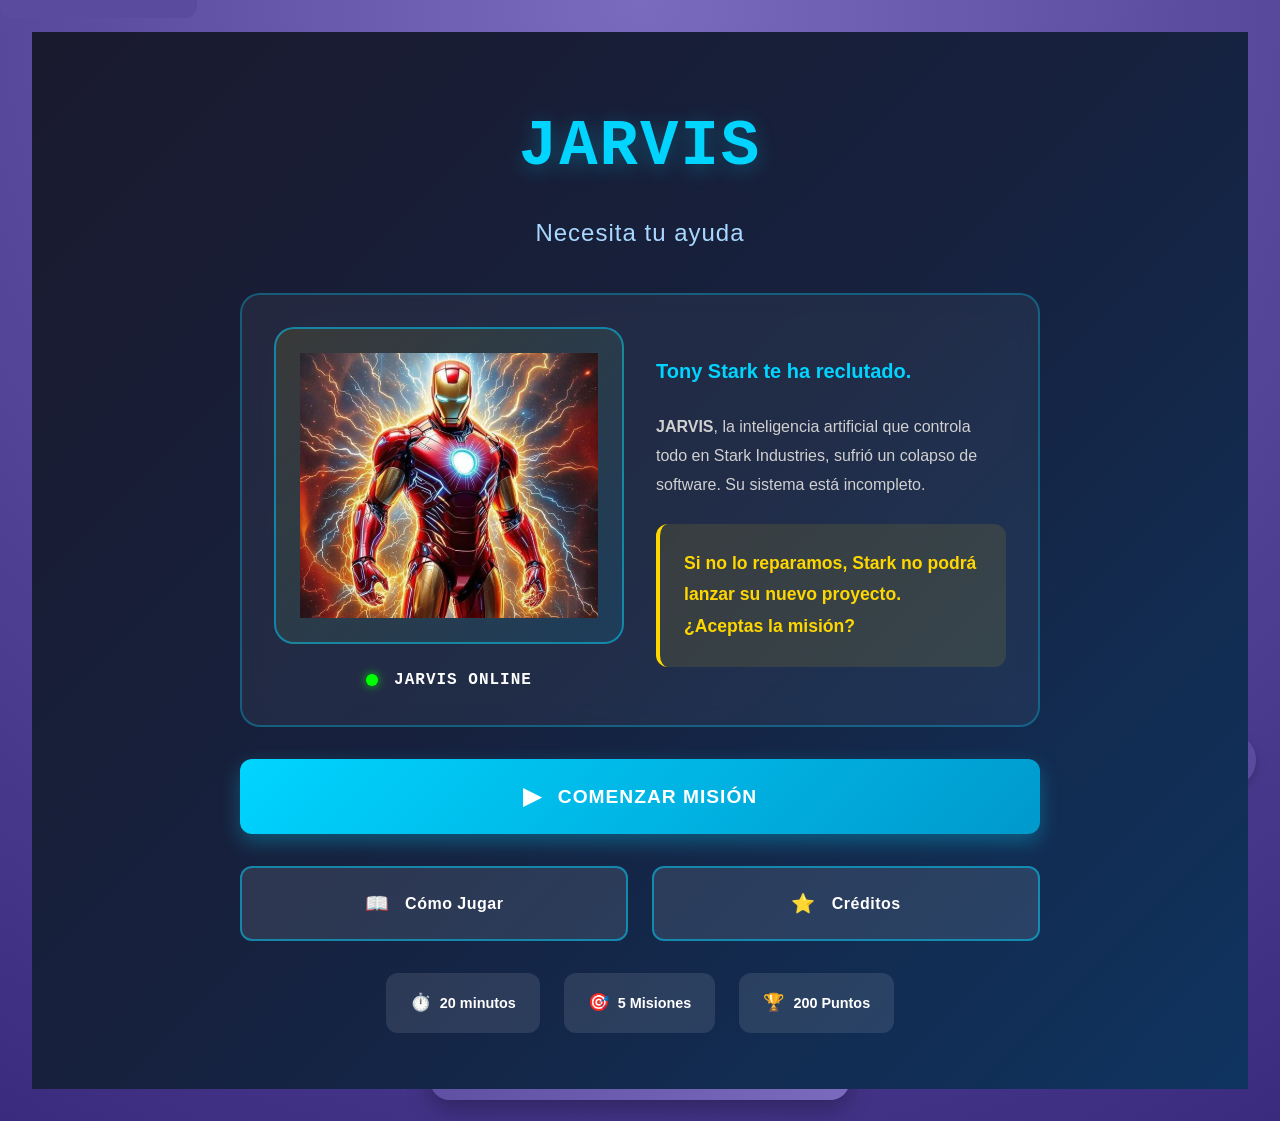
==== commit 6d9e0250: "se agrega desbloqueo u2" ====
--- a/index.html
+++ b/index.html
@@ -77,7 +77,7 @@
                 </div>
                 <div class="stat-badge">
                     <span class="stat-icon">🎯</span>
-                    <span class="stat-text">4 Misiones</span>
+                    <span class="stat-text">5 Misiones</span>
                 </div>
                 <div class="stat-badge">
                     <span class="stat-icon">🏆</span>
@@ -98,10 +98,13 @@
                 </div>
                 <div class="stats-bar">
                     <button class="stat-item stat-item-clickable" id="missionsStatBtn" type="button" title="Ver estado de misiones">
-                        📊 <span id="missionCount">0</span>/4
+                        📊 <span id="missionCount">0</span>/5
                     </button>
                     <button class="stat-item stat-item-clickable" id="rewardsStatBtn" type="button" title="Ver premios ganados">
                         🏆 <span id="earnedMedalsCount">0</span>/4
+                    </button>
+                    <button class="stat-item stat-item-clickable" id="resetProgressBtn" type="button" title="Reiniciar todo el juego">
+                        🔄 Reiniciar
                     </button>
                 </div>
                 <!-- Hidden medals for internal tracking -->
@@ -161,8 +164,43 @@
             </button>
         </section>
 
+        <section class="system-reconstruction" aria-label="Progreso de reconstrucción del sistema">
+            <div class="system-reconstruction-head">
+                <strong>System Reconstruction Progress</strong>
+                <span id="systemReconstructionPercent">0%</span>
+            </div>
+            <div class="system-reconstruction-bar" role="progressbar" aria-valuemin="0" aria-valuemax="100" aria-valuenow="0" aria-label="Progreso de reconstrucción">
+                <div class="system-reconstruction-fill" id="systemReconstructionFill"></div>
+            </div>
+            <p class="system-reconstruction-note" id="systemReconstructionNote">
+                Completa la Fase 0 para desbloquear la recuperación de JARVIS.
+            </p>
+            <div class="diagnosis-integrity" aria-label="Integridad del diagnóstico de la Fase 0">
+                <div class="diagnosis-integrity-head">
+                    <span>Fase 0 Integrity</span>
+                    <span id="diagnosisIntegrityPercent">0/3</span>
+                </div>
+                <div class="diagnosis-integrity-bar" role="progressbar" aria-valuemin="0" aria-valuemax="3" aria-valuenow="0" aria-label="Integridad del diagnóstico">
+                    <div class="diagnosis-integrity-fill" id="diagnosisIntegrityFill"></div>
+                </div>
+                <p class="diagnosis-integrity-label" id="diagnosisIntegrityLabel">Sin diagnóstico validado todavía.</p>
+            </div>
+        </section>
+
         <!-- Missions Menu -->
         <nav class="missions-menu" role="navigation" aria-label="Menú de misiones">
+
+            <!-- Mission 0 Accordion -->
+            <div class="mission-accordion">
+                <button class="menu-button mission-header mission-header-required" id="mission-0-btn" type="button">
+                    <span class="menu-emoji">🧭</span> Fase 0: System Diagnosis
+                    <span class="mission-badge" id="badge-0">○</span>
+                    <span class="accordion-arrow">▼</span>
+                </button>
+                <div class="mission-panel" id="mission-0-panel">
+                    <div class="mission-activities" id="mission-0-activities"></div>
+                </div>
+            </div>
             
             <!-- Mission 1 Accordion -->
             <div class="mission-accordion">
@@ -290,6 +328,10 @@
                 
                 <p style="background: rgba(255, 198, 0, 0.1); padding: 0.75rem; border-radius: 8px; margin-bottom: 1.5rem; font-style: italic;">
                     <strong>JARVIS dice:</strong> "Tengo TODAS las funciones correctas. Puedo calcular, controlar, transmitir. Pero me faltan mis CONDICIONES. Necesito saber QUÉ REQUISITOS me permiten ejecutar estas funciones. Ayúdame a reparar mi sistema."
+                </p>
+
+                <p style="background: rgba(220, 38, 38, 0.08); border-left: 4px solid #dc2626; padding: 0.8rem 0.9rem; border-radius: 8px; margin-bottom: 1.2rem;">
+                    <strong>Protocolo de Emergencia:</strong> Antes de cualquier reparación, debes ejecutar la <strong>Fase 0: System Diagnosis</strong>. Sin dominio, límites y criterios claros, toda decisión posterior puede aumentar el fallo del sistema.
                 </p>
                 
                 <div style="border-left: 4px solid var(--color-primary); padding-left: 1rem; margin-top: 1.5rem;">
@@ -535,7 +577,7 @@
                 
                 <div class="celebration-stats">
                     <div class="stat">
-                        <span class="stat-value" id="finalMissions">6</span>
+                        <span class="stat-value" id="finalMissions">5</span>
                         <span class="stat-label">Misiones Completadas</span>
                     </div>
                     <div class="stat">
@@ -734,7 +776,7 @@
             <div class="modal-text">
                 <div class="instruction-section">
                     <h3>🎯 Objetivo</h3>
-                    <p>Ayuda a JARVIS a reparar su sistema completando 4 misiones en 20 minutos. Cada misión te enseña sobre requerimientos de software.</p>
+                    <p>Ayuda a JARVIS a reparar su sistema completando 5 misiones en 20 minutos. La Fase 0 es obligatoria y cada misión te enseña sobre requerimientos de software.</p>
                 </div>
 
                 <div class="instruction-section">
@@ -752,8 +794,9 @@
                     <ul>
                         <li><strong>Quiz:</strong> Responde una pregunta de opción múltiple</li>
                         <li><strong>Clasificación:</strong> Decide si es Función o Condición</li>
-                        <li><strong>Colaboración:</strong> Participa en el Padlet grupal</li>
-                        <li><strong>Acción:</strong> Presiona botones para desbloquear hitos</li>
+                        <li><strong>Mentimeter:</strong> Participa en sondeos y diagnóstico grupal</li>
+                        <li><strong>Kahoot:</strong> Refuerza conceptos con interacción guiada</li>
+                        <li><strong>Forms:</strong> Responde validaciones rápidas para analítica</li>
                     </ul>
                 </div>
 
@@ -774,7 +817,7 @@
                     <ul>
                         <li>Lee las preguntas con cuidado</li>
                         <li>Recuerda: Función = QUÉ HACE / Condición = QUÉ NECESITA</li>
-                        <li>Colabora sinceramante en el Padlet</li>
+                        <li>Responde cada herramienta externa para registrar tu progreso</li>
                         <li>¡Disfruta la experiencia!</li>
                     </ul>
                 </div>
@@ -844,5 +887,8 @@
 
     <!-- Main Application Script -->
     <script src="script.js"></script>
+
+    <!-- SISTEMA DE MEMORIA DE POSICIÓN DE SCROLL -->
+    <script src="scroll-memory.js"></script>
 </body>
 </html>
--- a/styles.css
+++ b/styles.css
@@ -686,6 +686,83 @@
     font-size: 1.3em;
 }
 
+.system-reconstruction {
+    background: linear-gradient(135deg, #e8f7ef 0%, #d8edf9 100%);
+    border: 1px solid rgba(29, 78, 137, 0.15);
+    border-radius: var(--border-radius);
+    padding: var(--spacing-md);
+    margin-bottom: var(--spacing-md);
+}
+
+.system-reconstruction-head {
+    display: flex;
+    justify-content: space-between;
+    align-items: center;
+    gap: var(--spacing-sm);
+    color: #1f3a5f;
+    font-size: var(--font-size-sm);
+    margin-bottom: var(--spacing-sm);
+}
+
+.system-reconstruction-bar {
+    width: 100%;
+    height: 10px;
+    border-radius: 999px;
+    background: rgba(31, 58, 95, 0.16);
+    overflow: hidden;
+}
+
+.system-reconstruction-fill {
+    width: 0%;
+    height: 100%;
+    background: linear-gradient(90deg, #0b8f66 0%, #0aa4d1 100%);
+    transition: width 0.35s ease;
+}
+
+.system-reconstruction-note {
+    margin: var(--spacing-sm) 0 0;
+    font-size: var(--font-size-sm);
+    color: #2b4b72;
+}
+
+.diagnosis-integrity {
+    margin-top: var(--spacing-sm);
+    background: rgba(255, 255, 255, 0.7);
+    border: 1px solid rgba(43, 75, 114, 0.15);
+    border-radius: 10px;
+    padding: 0.55rem 0.65rem;
+}
+
+.diagnosis-integrity-head {
+    display: flex;
+    justify-content: space-between;
+    align-items: center;
+    font-size: 0.82rem;
+    color: #214467;
+    margin-bottom: 0.35rem;
+}
+
+.diagnosis-integrity-bar {
+    width: 100%;
+    height: 7px;
+    border-radius: 999px;
+    background: rgba(33, 68, 103, 0.2);
+    overflow: hidden;
+}
+
+.diagnosis-integrity-fill {
+    width: 0%;
+    height: 100%;
+    background: linear-gradient(90deg, #dc2626 0%, #f59e0b 50%, #059669 100%);
+    transition: width 0.3s ease;
+}
+
+.diagnosis-integrity-label {
+    margin: 0.35rem 0 0;
+    font-size: 0.78rem;
+    color: #395d84;
+}
+
 /* ============================================
    MISSIONS MENU
    ============================================== */
@@ -773,6 +850,15 @@
 .mission-header {
     position: relative;
     cursor: pointer;
+}
+
+.mission-header-required {
+    background: linear-gradient(135deg, #1f7a58 0%, #235f79 100%);
+}
+
+.mission-header-required:hover,
+.mission-header-required:focus {
+    background: linear-gradient(135deg, #249167 0%, #2a7392 100%);
 }
 
 .accordion-arrow {
@@ -813,6 +899,36 @@
     border-left: 4px solid #6b7fbf;
 }
 
+.mission-narrative-block {
+    background: linear-gradient(135deg, rgba(255, 107, 107, 0.08) 0%, rgba(255, 198, 0, 0.1) 100%);
+    border: 1px solid rgba(255, 107, 107, 0.2);
+    border-left: 4px solid #ff6b6b;
+    border-radius: var(--border-radius);
+    padding: var(--spacing-md);
+    margin-bottom: var(--spacing-sm);
+}
+
+.mission-narrative-title {
+    margin: 0 0 0.5rem;
+    font-size: var(--font-size-sm);
+    font-weight: 700;
+    letter-spacing: 0.02em;
+    text-transform: uppercase;
+    color: #a83a3a;
+}
+
+.mission-narrative-list {
+    margin: 0;
+    padding-left: 1rem;
+    color: var(--color-text-secondary);
+    font-size: var(--font-size-sm);
+    line-height: 1.45;
+}
+
+.mission-narrative-list li {
+    margin-bottom: 0.35rem;
+}
+
 .mission-activity-item {
     background: white;
     border-radius: var(--border-radius);
@@ -878,6 +994,20 @@
 .activity-desc {
     font-size: var(--font-size-sm);
     color: var(--color-text-secondary);
+}
+
+.forms-select {
+    width: 100%;
+    min-height: 40px;
+    border: 1px solid rgba(0, 0, 0, 0.18);
+    border-radius: 8px;
+    padding: 0.45rem 0.55rem;
+    background: #ffffff;
+}
+
+.activity-mentimeter ul,
+.activity-kahoot .checklist-items {
+    margin-top: 0.7rem;
 }
 
 .activity-arrow {
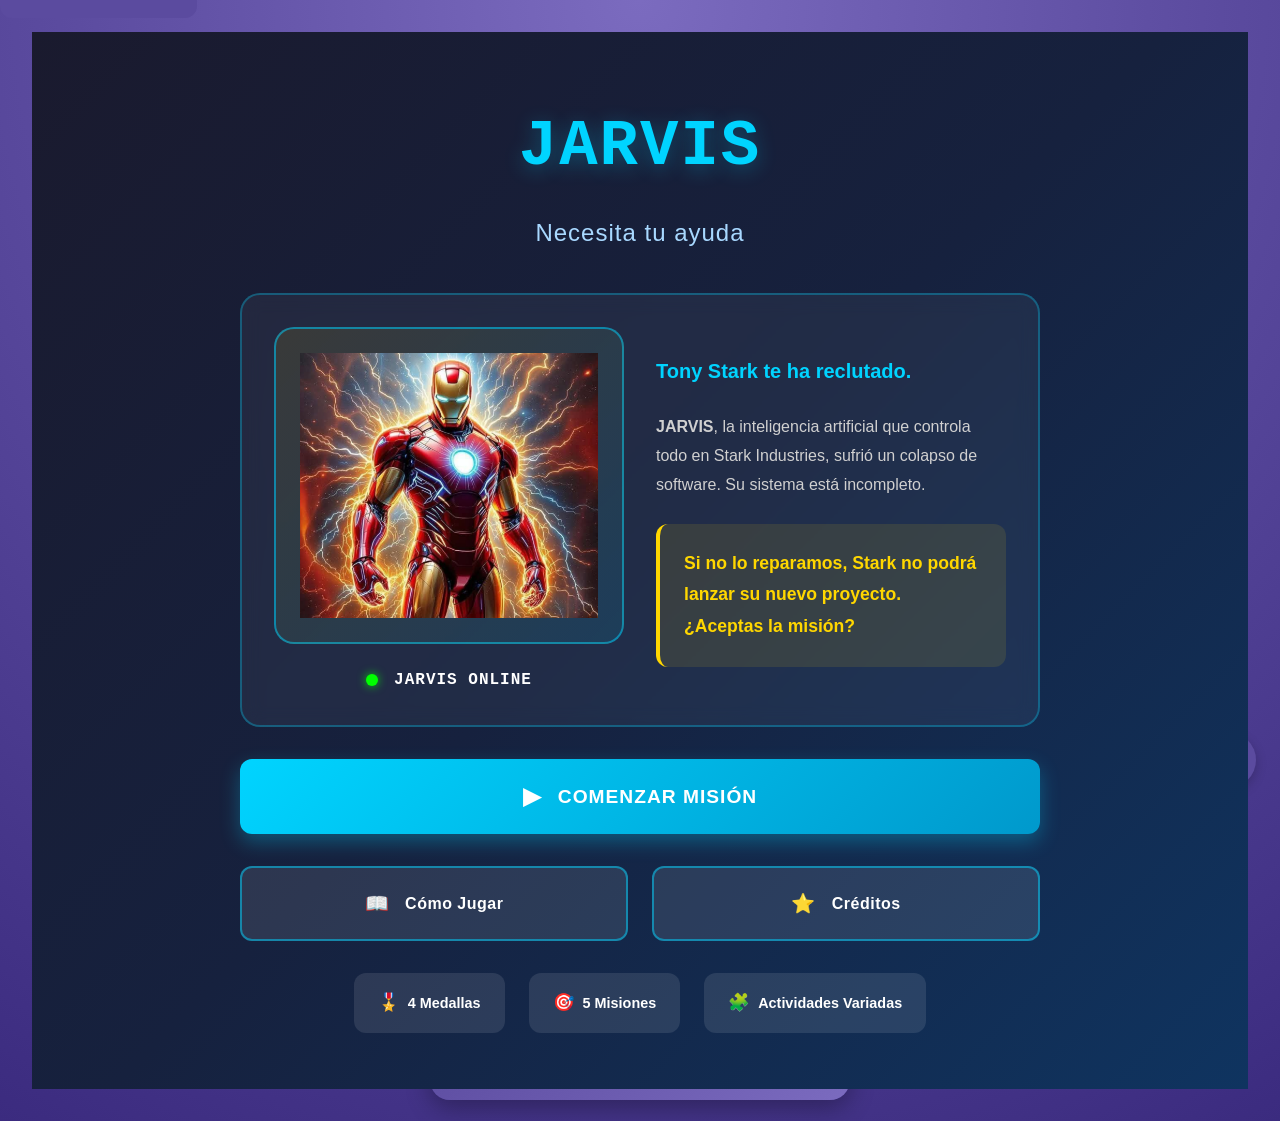
==== commit b2f0c61e: "cambios pedagogicos sistema de puntos" ====
--- a/index.html
+++ b/index.html
@@ -72,16 +72,16 @@
             <!-- Quick Stats -->
             <div class="welcome-stats">
                 <div class="stat-badge">
-                    <span class="stat-icon">⏱️</span>
-                    <span class="stat-text">20 minutos</span>
+                    <span class="stat-icon">🎖️</span>
+                    <span class="stat-text">4 Medallas</span>
                 </div>
                 <div class="stat-badge">
                     <span class="stat-icon">🎯</span>
                     <span class="stat-text">5 Misiones</span>
                 </div>
                 <div class="stat-badge">
-                    <span class="stat-icon">🏆</span>
-                    <span class="stat-text">200 Puntos</span>
+                    <span class="stat-icon">🧩</span>
+                    <span class="stat-text">Actividades Variadas</span>
                 </div>
             </div>
         </div>
@@ -776,16 +776,15 @@
             <div class="modal-text">
                 <div class="instruction-section">
                     <h3>🎯 Objetivo</h3>
-                    <p>Ayuda a JARVIS a reparar su sistema completando 5 misiones en 20 minutos. La Fase 0 es obligatoria y cada misión te enseña sobre requerimientos de software.</p>
+                    <p>Ayuda a JARVIS a reparar su sistema completando las misiones en orden. La Fase 0 es obligatoria y cada misión refuerza la diferencia entre Función y Condición.</p>
                 </div>
 
                 <div class="instruction-section">
-                    <h3>📊 Sistema de Puntos</h3>
+                    <h3>🎖️ Medallas</h3>
                     <ul>
-                        <li><strong>Respuesta correcta:</strong> +10 puntos</li>
-                        <li><strong>Misión completada:</strong> +20 puntos</li>
-                        <li><strong>Bonus por velocidad:</strong> +10 puntos (si completas en menos de 20 min)</li>
-                        <li><strong>Total posible:</strong> 200 puntos</li>
+                        <li>Cada misión completada desbloquea una medalla.</li>
+                        <li>Puedes revisar tu avance en el panel de recompensas.</li>
+                        <li>El objetivo principal es completar medallas con respuestas bien justificadas.</li>
                     </ul>
                 </div>
 
@@ -801,23 +800,12 @@
                 </div>
 
                 <div class="instruction-section">
-                    <h3>🏆 Al Finalizar</h3>
-                    <p>Recibirás un <strong>certificado digital</strong> con:</p>
-                    <ul>
-                        <li>Tu nombre</li>
-                        <li>Fecha y hora exacta de finalización</li>
-                        <li>Puntos totales obtenidos</li>
-                        <li>Porcentaje de precisión</li>
-                    </ul>
-                    <p style="color: #ff6b6b; font-weight: 600;">⚠️ El certificado incluye timestamp para validar que fue completado en clase.</p>
-                </div>
-
-                <div class="instruction-section">
                     <h3>💡 Consejos</h3>
                     <ul>
                         <li>Lee las preguntas con cuidado</li>
                         <li>Recuerda: Función = QUÉ HACE / Condición = QUÉ NECESITA</li>
-                        <li>Responde cada herramienta externa para registrar tu progreso</li>
+                        <li>Si dudas, identifica primero el verbo de acción</li>
+                        <li>Completa todas las actividades para desbloquear medallas</li>
                         <li>¡Disfruta la experiencia!</li>
                     </ul>
                 </div>
